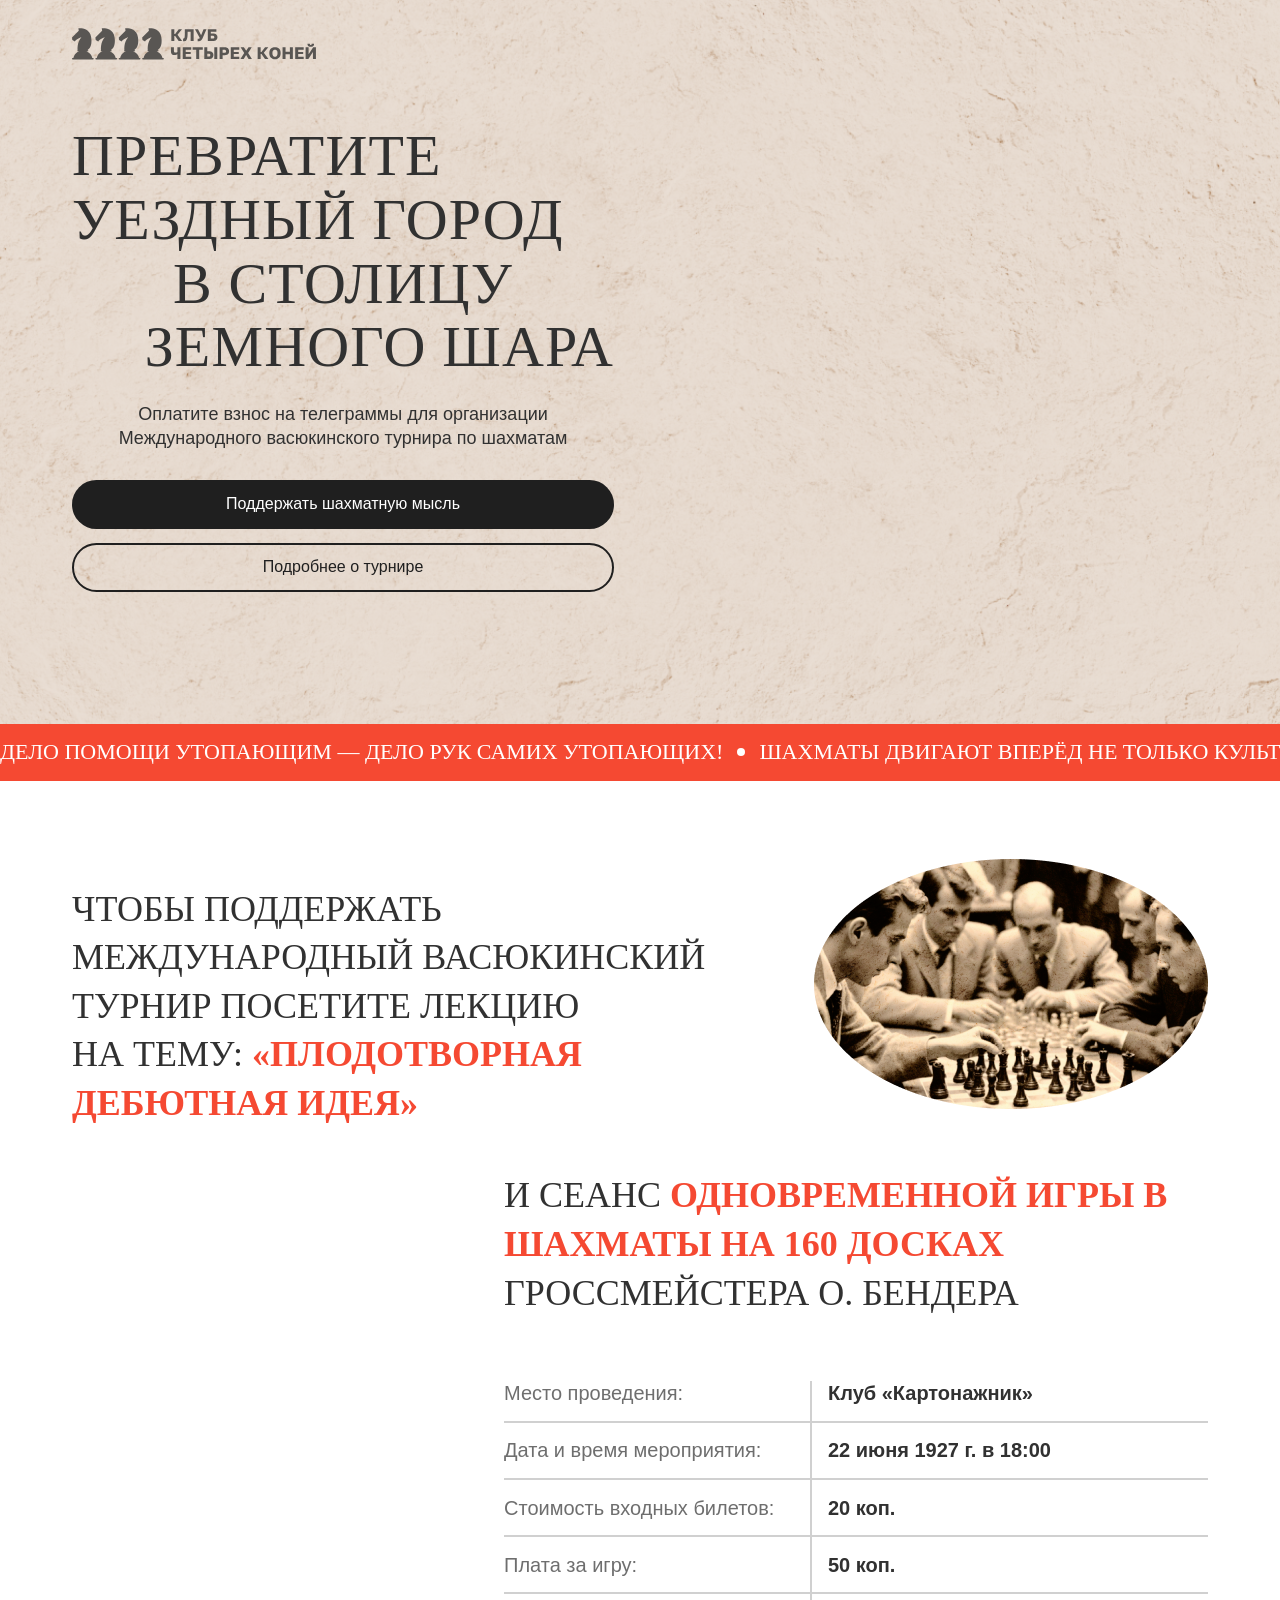
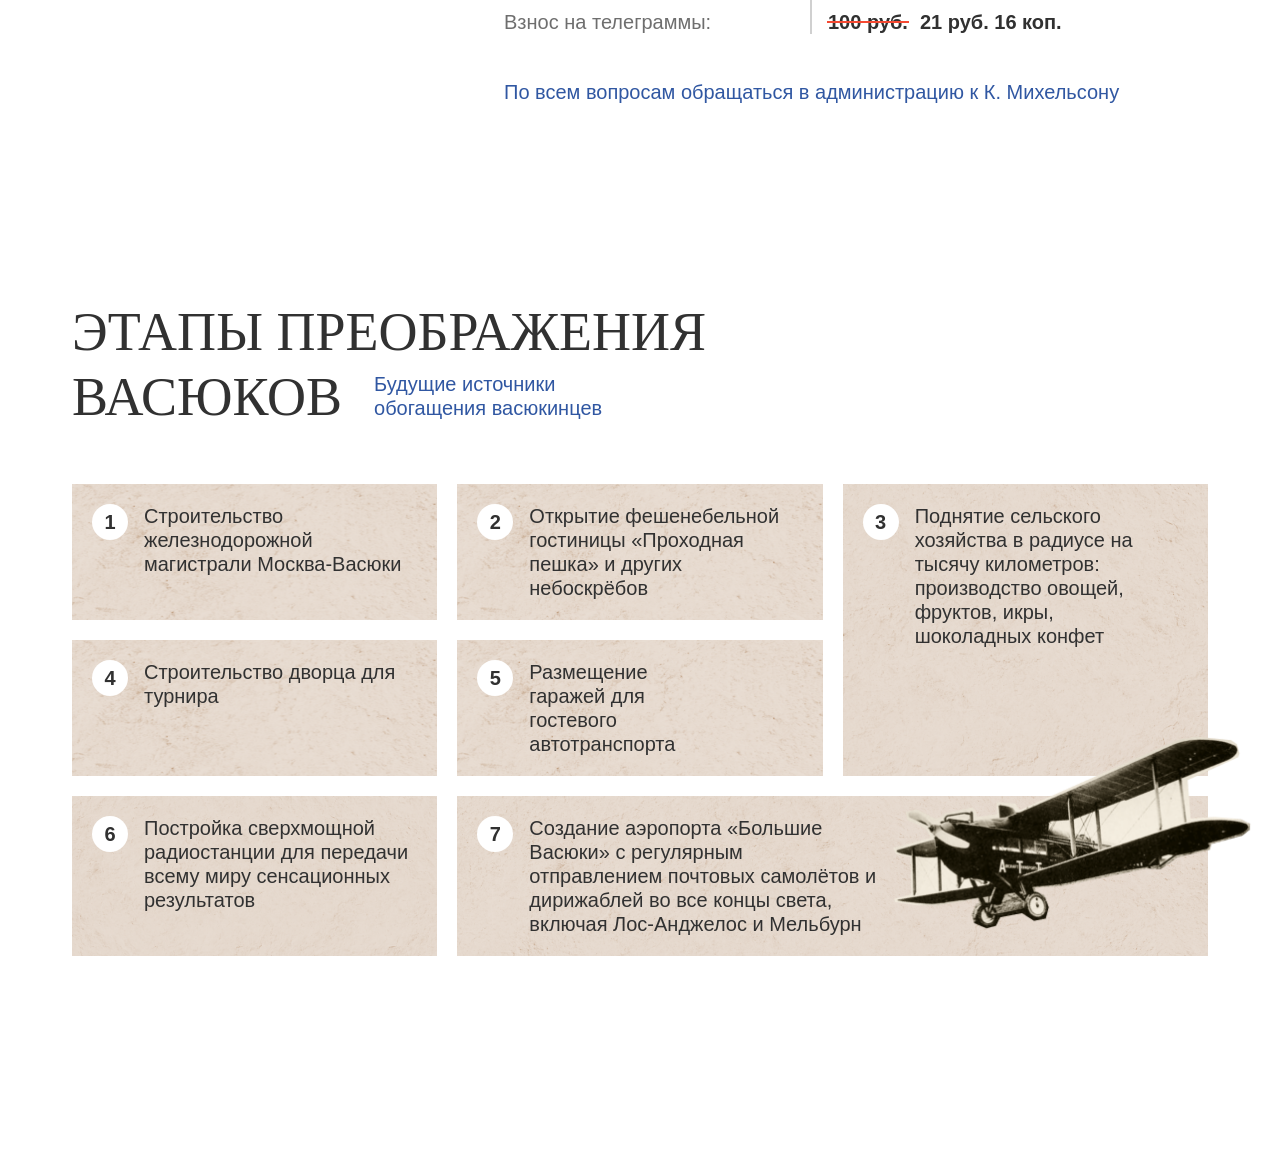
==== index.html @ d8df18e2 "Add stages section with responsive slider" ====
<!doctype html>
<html lang="ru">
  <head>
    <meta charset="UTF-8" />
    <meta
      name="viewport"
      content="width=device-width, initial-scale=1.0, viewport-fit=cover"
    />
    <title>Клуб четырех коней</title>
    <meta
      name="description"
      content="Поддержите организацию Международного васюкинского турнира по шахматам."
    />
    <link rel="stylesheet" href="./styles/main.css" />
  </head>
  <body class="page">
    <div class="page__scale-wrap">
      <div class="page__scale-body">
        <header class="hero" id="top">
          <div class="hero__container container">
            <a class="hero__brand" href="#top" aria-label="Клуб четырех коней">
              <img
                class="hero__brand-logo"
                src="./assets/icons/logo.svg"
                alt="Клуб четырех коней"
                width="246"
                height="36"
                fetchpriority="high"
              />
            </a>

            <div class="hero__content">
              <h1 class="hero__title">
                <span class="hero__title-line hero__title-line_left">Превратите</span>
                <span class="hero__title-line hero__title-line_left">Уездный город</span>
                <span class="hero__title-line hero__title-line_center">в столицу</span>
                <span class="hero__title-line hero__title-line_right">земного шара</span>
              </h1>

              <p class="hero__description">
                Оплатите взнос на телеграммы для&nbsp;организации Международного
                васюкинского турнира по шахматам
              </p>

              <nav class="hero__actions" aria-label="Основные действия">
                <a class="button button--theme-dark button--size-hero" href="#support">
                  Поддержать шахматную мысль
                </a>
                <a
                  class="button button--theme-light button--size-hero"
                  href="#about"
                >
                  Подробнее о турнире
                </a>
              </nav>
            </div>
          </div>
        </header>

        <section
          class="running-line"
          aria-label="Информационная строка"
        >
          <div class="running-line__viewport">
            <div class="running-line__track">
              <p class="running-line__content">
                <span class="running-line__text">
                  Дело помощи утопающим — дело рук самих утопающих!
                </span>
                <span class="running-line__separator" aria-hidden="true"></span>
                <span class="running-line__text">
                  Шахматы двигают вперёд не только культуру, но и экономику!
                </span>
                <span class="running-line__separator" aria-hidden="true"></span>
                <span class="running-line__text">
                  Лёд тронулся, господа присяжные заседатели!
                </span>
                <span class="running-line__separator" aria-hidden="true"></span>
              </p>

              <p class="running-line__content" aria-hidden="true">
                <span class="running-line__text">
                  Дело помощи утопающим — дело рук самих утопающих!
                </span>
                <span class="running-line__separator" aria-hidden="true"></span>
                <span class="running-line__text">
                  Шахматы двигают вперёд не только культуру, но и экономику!
                </span>
                <span class="running-line__separator" aria-hidden="true"></span>
                <span class="running-line__text">
                  Лёд тронулся, господа присяжные заседатели!
                </span>
                <span class="running-line__separator" aria-hidden="true"></span>
              </p>
            </div>
          </div>
        </section>

        <main>
          <section
            class="support"
            id="support"
            aria-labelledby="support-title"
          >
            <div class="support__container container">
              <h2 class="support__title" id="support-title">
                Чтобы поддержать Международный васюкинский турнир
                <picture class="support__media">
                  <img
                    class="support__image"
                    src="./assets/images/content/man-at-table.png"
                    srcset="
                      ./assets/images/content/man-at-table.png 1x,
                      ./assets/images/content/man-at-table-2x.png 2x
                    "
                    alt="Участники шахматной встречи за круглым столом"
                    width="394"
                    height="250"
                    loading="lazy"
                  />
                </picture>
                посетите&nbsp;лекцию на&nbsp;тему:
                <span class="support__title-accent">«Плодотворная дебютная идея»</span>
              </h2>
            </div>
          </section>

          <section class="event" id="about" aria-labelledby="event-title">
            <div class="event__container container">
              <div class="event__layout">
                <div class="event__media">
                  <picture>
                    <source
                      media="(max-width: 74.99875rem)"
                      srcset="
                        ./assets/images/content/bender-mob.png 1x,
                        ./assets/images/content/bender-mob-2x.png 2x
                      "
                    />
                    <img
                      class="event__image"
                      src="./assets/images/content/bender.png"
                      srcset="
                        ./assets/images/content/bender.png 1x,
                        ./assets/images/content/bender-2x.png 2x
                      "
                      alt="Бендер за шахматами"
                      width="529"
                      height="568"
                      loading="lazy"
                    />
                  </picture>
                </div>

                <div class="event__content">
                  <h2 class="event__title" id="event-title">
                    И сеанс <span class="event__title-accent">одновременной игры в шахматы на 160 досках</span>
                    гроссмейстера О.&nbsp;Бендера
                  </h2>

                  <dl class="event-details">
                    <div class="event-details__row">
                      <dt class="event-details__label">Место проведения:</dt>
                      <dd class="event-details__value">Клуб «Картонажник»</dd>
                    </div>

                    <div class="event-details__row">
                      <dt class="event-details__label">Дата и время мероприятия:</dt>
                      <dd class="event-details__value">22 июня 1927 г. в 18:00</dd>
                    </div>

                    <div class="event-details__row">
                      <dt class="event-details__label">Стоимость входных билетов:</dt>
                      <dd class="event-details__value">20 коп.</dd>
                    </div>

                    <div class="event-details__row">
                      <dt class="event-details__label">Плата за игру:</dt>
                      <dd class="event-details__value">50 коп.</dd>
                    </div>

                    <div class="event-details__row">
                      <dt class="event-details__label">Взнос на телеграммы:</dt>
                      <dd class="event-details__value event-details__value--inline">
                        <span class="event-details__old-price">100 руб.</span>
                        <span class="event-details__new-price">21 руб. 16 коп.</span>
                      </dd>
                    </div>
                  </dl>

                  <p class="event__note">
                    По всем вопросам обращаться в администрацию к К. Михельсону
                  </p>
                </div>
              </div>
            </div>
          </section>

          <section class="stages" aria-labelledby="stages-title">
            <div class="stages__container container">
              <div class="stages__header">
                <h2 class="stages__title" id="stages-title">
                  Этапы преображения Васюков
                  <span class="stages__title-note">
                    Будущие источники обогащения васюкинцев
                  </span>
                </h2>
              </div>

              <div class="stages__slider" data-stages-slider>
                <div class="stages__viewport">
                  <div class="stages__track" data-stages-track>
                    <div class="stages__slide stages__slide--top stages__slide--split">
                      <div class="stages__item stages__item--1">
                        <span class="stages__number">1</span>
                        <p class="stages__text">
                          Строительство железнодорожной магистрали Москва-Васюки
                        </p>
                      </div>

                      <div class="stages__item stages__item--2">
                        <span class="stages__number">2</span>
                        <p class="stages__text">
                          Открытие фешенебельной гостиницы «Проходная пешка» и
                          других небоскрёбов
                        </p>
                      </div>
                    </div>

                    <div class="stages__slide stages__slide--tall">
                      <div class="stages__item stages__item--3">
                        <span class="stages__number">3</span>
                        <p class="stages__text">
                          Поднятие сельского хозяйства в радиусе на тысячу
                          километров: производство овощей, фруктов, икры,
                          шоколадных конфет
                        </p>
                      </div>
                    </div>

                    <div class="stages__slide stages__slide--middle stages__slide--split">
                      <div class="stages__item stages__item--4">
                        <span class="stages__number">4</span>
                        <p class="stages__text">
                          Строительство дворца для турнира
                        </p>
                      </div>

                      <div class="stages__item stages__item--5">
                        <span class="stages__number">5</span>
                        <p class="stages__text">
                          Размещение гаражей для гостевого автотранспорта
                        </p>
                      </div>
                    </div>

                    <div class="stages__slide stages__slide--bottom-left">
                      <div class="stages__item stages__item--6">
                        <span class="stages__number">6</span>
                        <p class="stages__text">
                          Постройка сверхмощной радиостанции для передачи всему
                          миру сенсационных результатов
                        </p>
                      </div>
                    </div>

                    <div class="stages__slide stages__slide--bottom-wide">
                      <div class="stages__item stages__item--7">
                        <span class="stages__number">7</span>
                        <p class="stages__text">
                          Создание аэропорта «Большие Васюки» с регулярным
                          отправлением почтовых самолётов и дирижаблей во все
                          концы света, включая Лос-Анджелос и Мельбурн
                        </p>
                      </div>
                    </div>
                  </div>
                </div>

                <div
                  class="slider-controls stages__controls"
                  aria-label="Навигация по этапам"
                >
                  <button
                    class="slider-controls__button"
                    type="button"
                    data-stages-prev
                    aria-label="Предыдущие этапы"
                  >
                    <span class="slider-controls__icon" aria-hidden="true"></span>
                  </button>

                  <div class="slider-controls__dots" data-stages-dots></div>

                  <button
                    class="slider-controls__button slider-controls__button--next"
                    type="button"
                    data-stages-next
                    aria-label="Следующие этапы"
                  >
                    <span class="slider-controls__icon" aria-hidden="true"></span>
                  </button>
                </div>
              </div>
            </div>
          </section>
        </main>
      </div>
    </div>
    <script type="module" src="./scripts/main.js"></script>
  </body>
</html>
---- styles/main.css ----
@import url("./base/reset.css");
@import url("./base/variables.css");
@import url("./base/fonts.css");
@import url("./base/global.css");
@import url("./base/typography.css");

@import url("./utils/container.css");
@import url("./utils/visually-hidden.css");

@import url("./blocks/page.css");
@import url("./blocks/button.css");
@import url("./blocks/hero.css");
@import url("./blocks/running-line.css");
@import url("./blocks/support.css");
@import url("./blocks/event.css");
@import url("./blocks/slider-controls.css");
@import url("./blocks/stages.css");
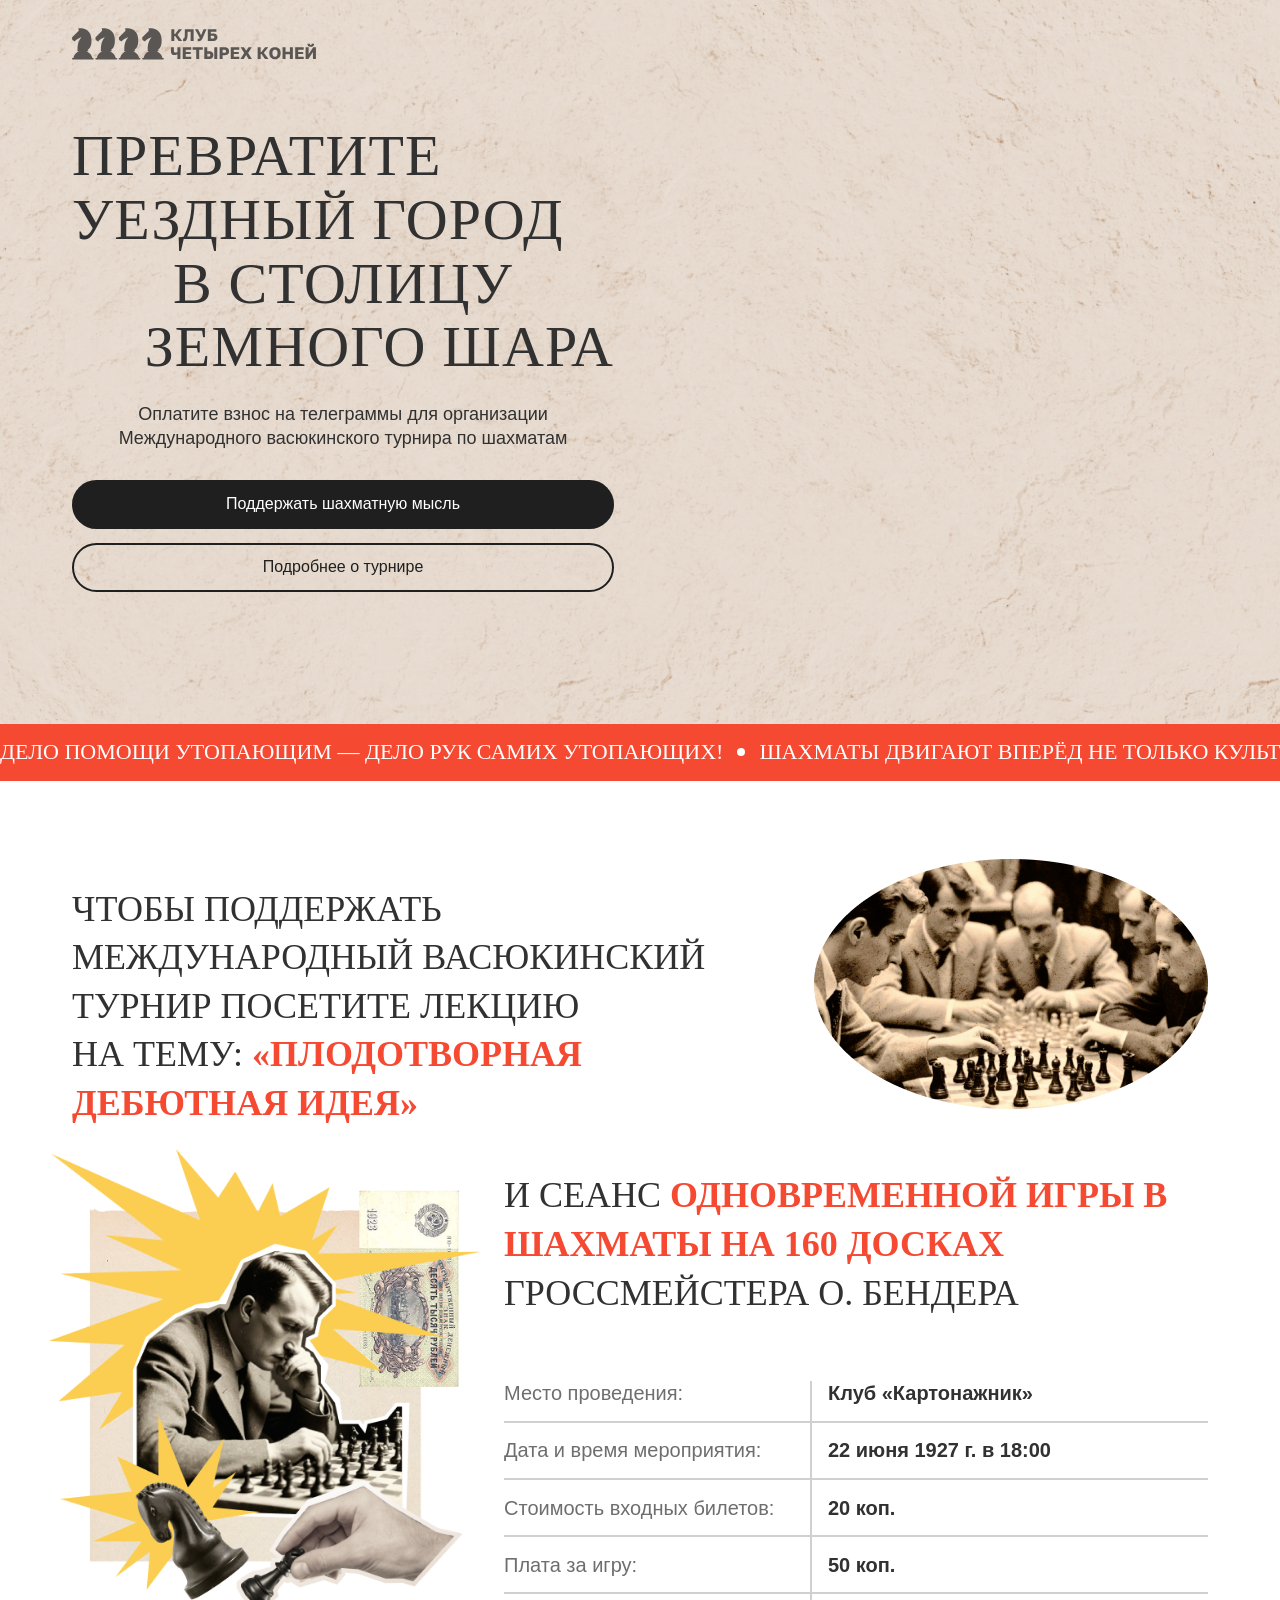
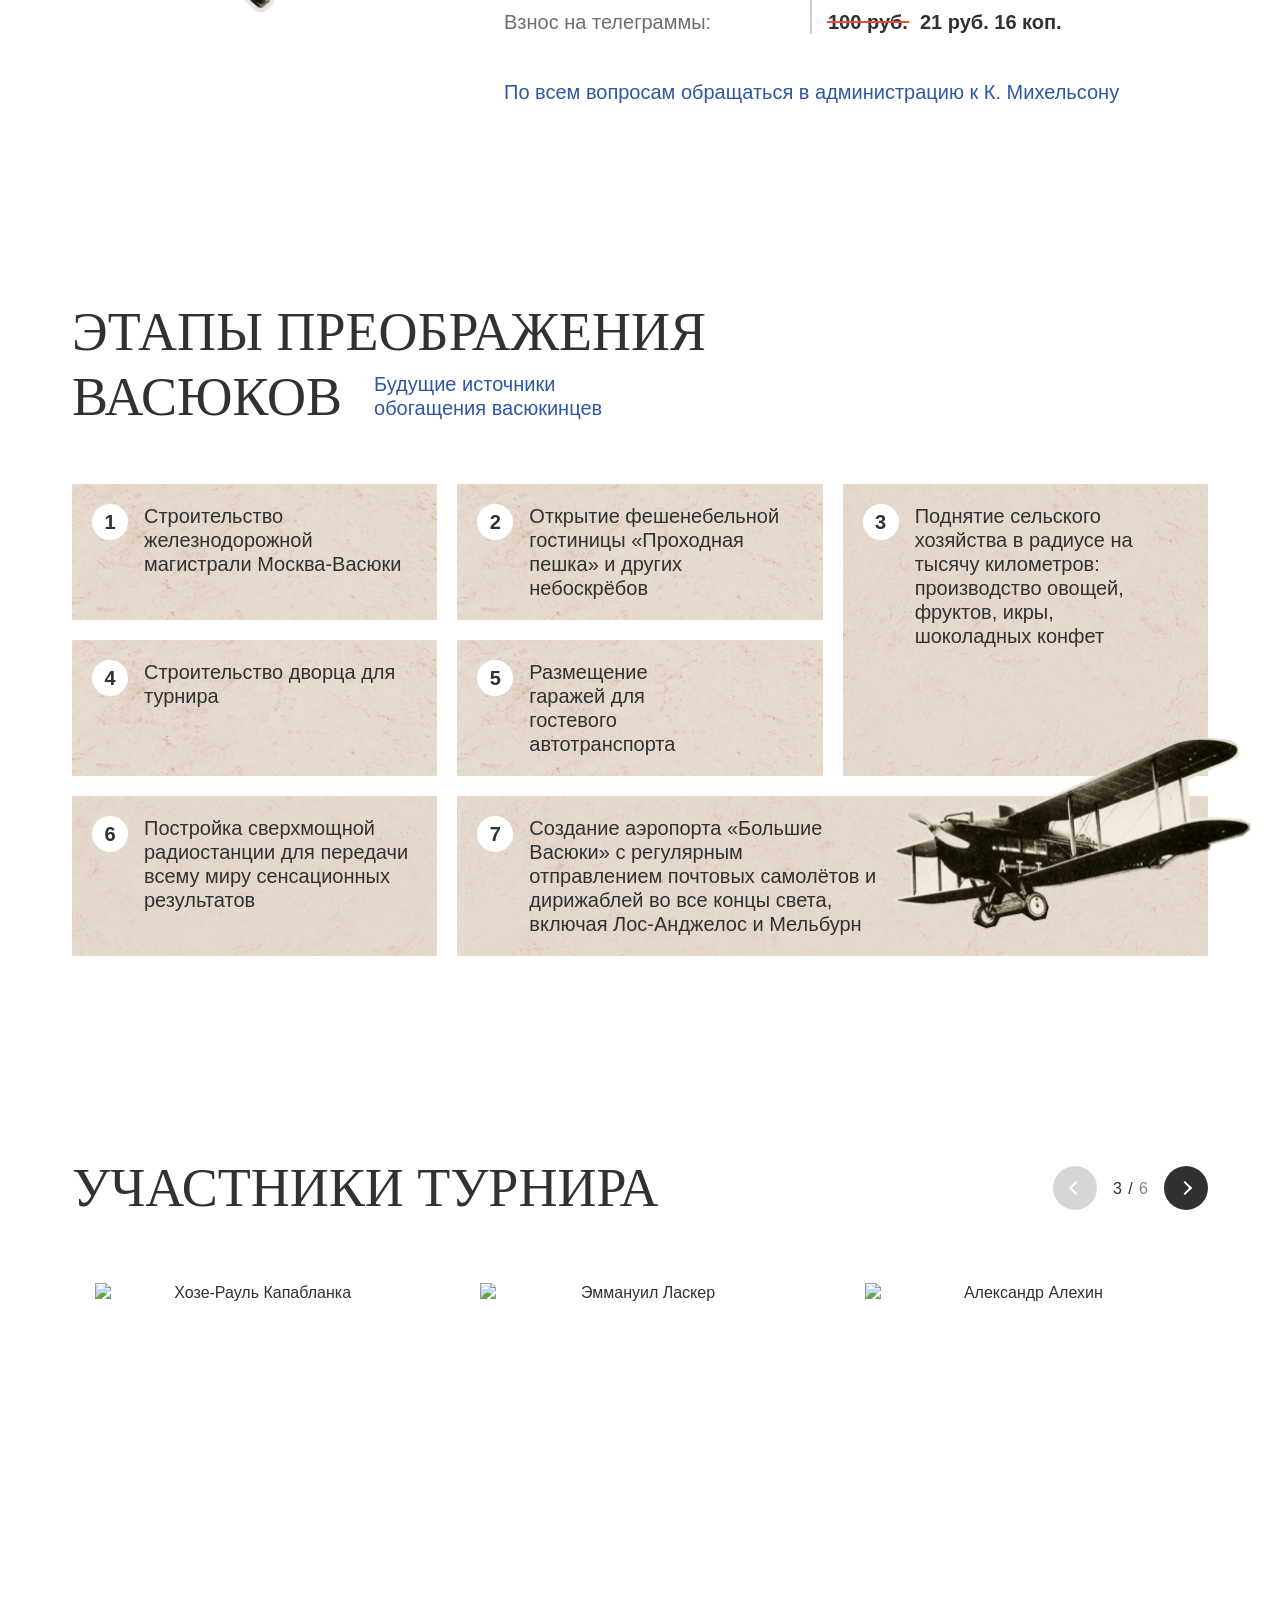
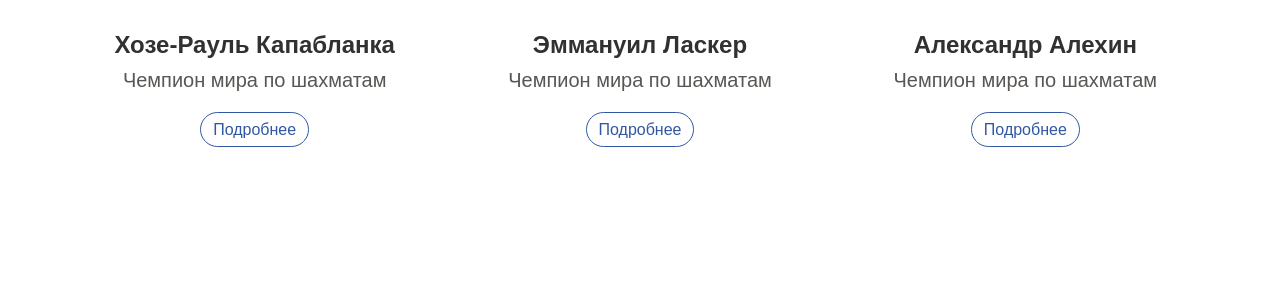
==== commit eb95fc10: "Add participants slider section" ====
--- a/index.html
+++ b/index.html
@@ -304,6 +304,135 @@
               </div>
             </div>
           </section>
+
+          <section class="participants" aria-labelledby="participants-title">
+            <div class="participants__container container">
+              <div class="participants__top">
+                <h2 class="participants__title" id="participants-title">
+                  Участники турнира
+                </h2>
+              </div>
+
+              <div class="participants__slider" data-participants-slider>
+                <div class="participants__viewport">
+                  <div class="participants__track" data-participants-track>
+                    <article class="participant-card">
+                      <img
+                        class="participant-card__image"
+                        src="./assets/images/content/man.svg"
+                        alt="Хозе-Рауль Капабланка"
+                        width="320"
+                        height="320"
+                        loading="lazy"
+                      />
+                      <h3 class="participant-card__name">Хозе-Рауль Капабланка</h3>
+                      <p class="participant-card__role">Чемпион мира по шахматам</p>
+                      <a class="participant-card__link" href="#top">Подробнее</a>
+                    </article>
+
+                    <article class="participant-card">
+                      <img
+                        class="participant-card__image"
+                        src="./assets/images/content/man.svg"
+                        alt="Эммануил Ласкер"
+                        width="320"
+                        height="320"
+                        loading="lazy"
+                      />
+                      <h3 class="participant-card__name">Эммануил Ласкер</h3>
+                      <p class="participant-card__role">Чемпион мира по шахматам</p>
+                      <a class="participant-card__link" href="#top">Подробнее</a>
+                    </article>
+
+                    <article class="participant-card">
+                      <img
+                        class="participant-card__image"
+                        src="./assets/images/content/man.svg"
+                        alt="Александр Алехин"
+                        width="320"
+                        height="320"
+                        loading="lazy"
+                      />
+                      <h3 class="participant-card__name">Александр Алехин</h3>
+                      <p class="participant-card__role">Чемпион мира по шахматам</p>
+                      <a class="participant-card__link" href="#top">Подробнее</a>
+                    </article>
+
+                    <article class="participant-card">
+                      <img
+                        class="participant-card__image"
+                        src="./assets/images/content/man.svg"
+                        alt="Арон Нимцович"
+                        width="320"
+                        height="320"
+                        loading="lazy"
+                      />
+                      <h3 class="participant-card__name">Арон Нимцович</h3>
+                      <p class="participant-card__role">Чемпион мира по шахматам</p>
+                      <a class="participant-card__link" href="#top">Подробнее</a>
+                    </article>
+
+                    <article class="participant-card">
+                      <img
+                        class="participant-card__image"
+                        src="./assets/images/content/man.svg"
+                        alt="Рихард Рети"
+                        width="320"
+                        height="320"
+                        loading="lazy"
+                      />
+                      <h3 class="participant-card__name">Рихард Рети</h3>
+                      <p class="participant-card__role">Чемпион мира по шахматам</p>
+                      <a class="participant-card__link" href="#top">Подробнее</a>
+                    </article>
+
+                    <article class="participant-card">
+                      <img
+                        class="participant-card__image"
+                        src="./assets/images/content/man.svg"
+                        alt="Остап Бендер"
+                        width="320"
+                        height="320"
+                        loading="lazy"
+                      />
+                      <h3 class="participant-card__name">Остап Бендер</h3>
+                      <p class="participant-card__role">Гроссмейстер</p>
+                      <a class="participant-card__link" href="#top">Подробнее</a>
+                    </article>
+                  </div>
+                </div>
+              </div>
+
+              <div
+                class="slider-controls participants__controls"
+                aria-label="Навигация по участникам"
+              >
+                <button
+                  class="slider-controls__button"
+                  type="button"
+                  data-participants-prev
+                  aria-label="Предыдущие участники"
+                >
+                  <span class="slider-controls__icon" aria-hidden="true"></span>
+                </button>
+
+                <p class="participants__status" aria-live="polite">
+                  <span data-participants-current>3</span>
+                  <span class="participants__status-separator">/</span>
+                  <span class="participants__status-total" data-participants-total>6</span>
+                </p>
+
+                <button
+                  class="slider-controls__button slider-controls__button--next"
+                  type="button"
+                  data-participants-next
+                  aria-label="Следующие участники"
+                >
+                  <span class="slider-controls__icon" aria-hidden="true"></span>
+                </button>
+              </div>
+            </div>
+          </section>
         </main>
       </div>
     </div>
--- a/styles/main.css
+++ b/styles/main.css
@@ -15,3 +15,4 @@
 @import url("./blocks/event.css");
 @import url("./blocks/slider-controls.css");
 @import url("./blocks/stages.css");
+@import url("./blocks/participants.css");
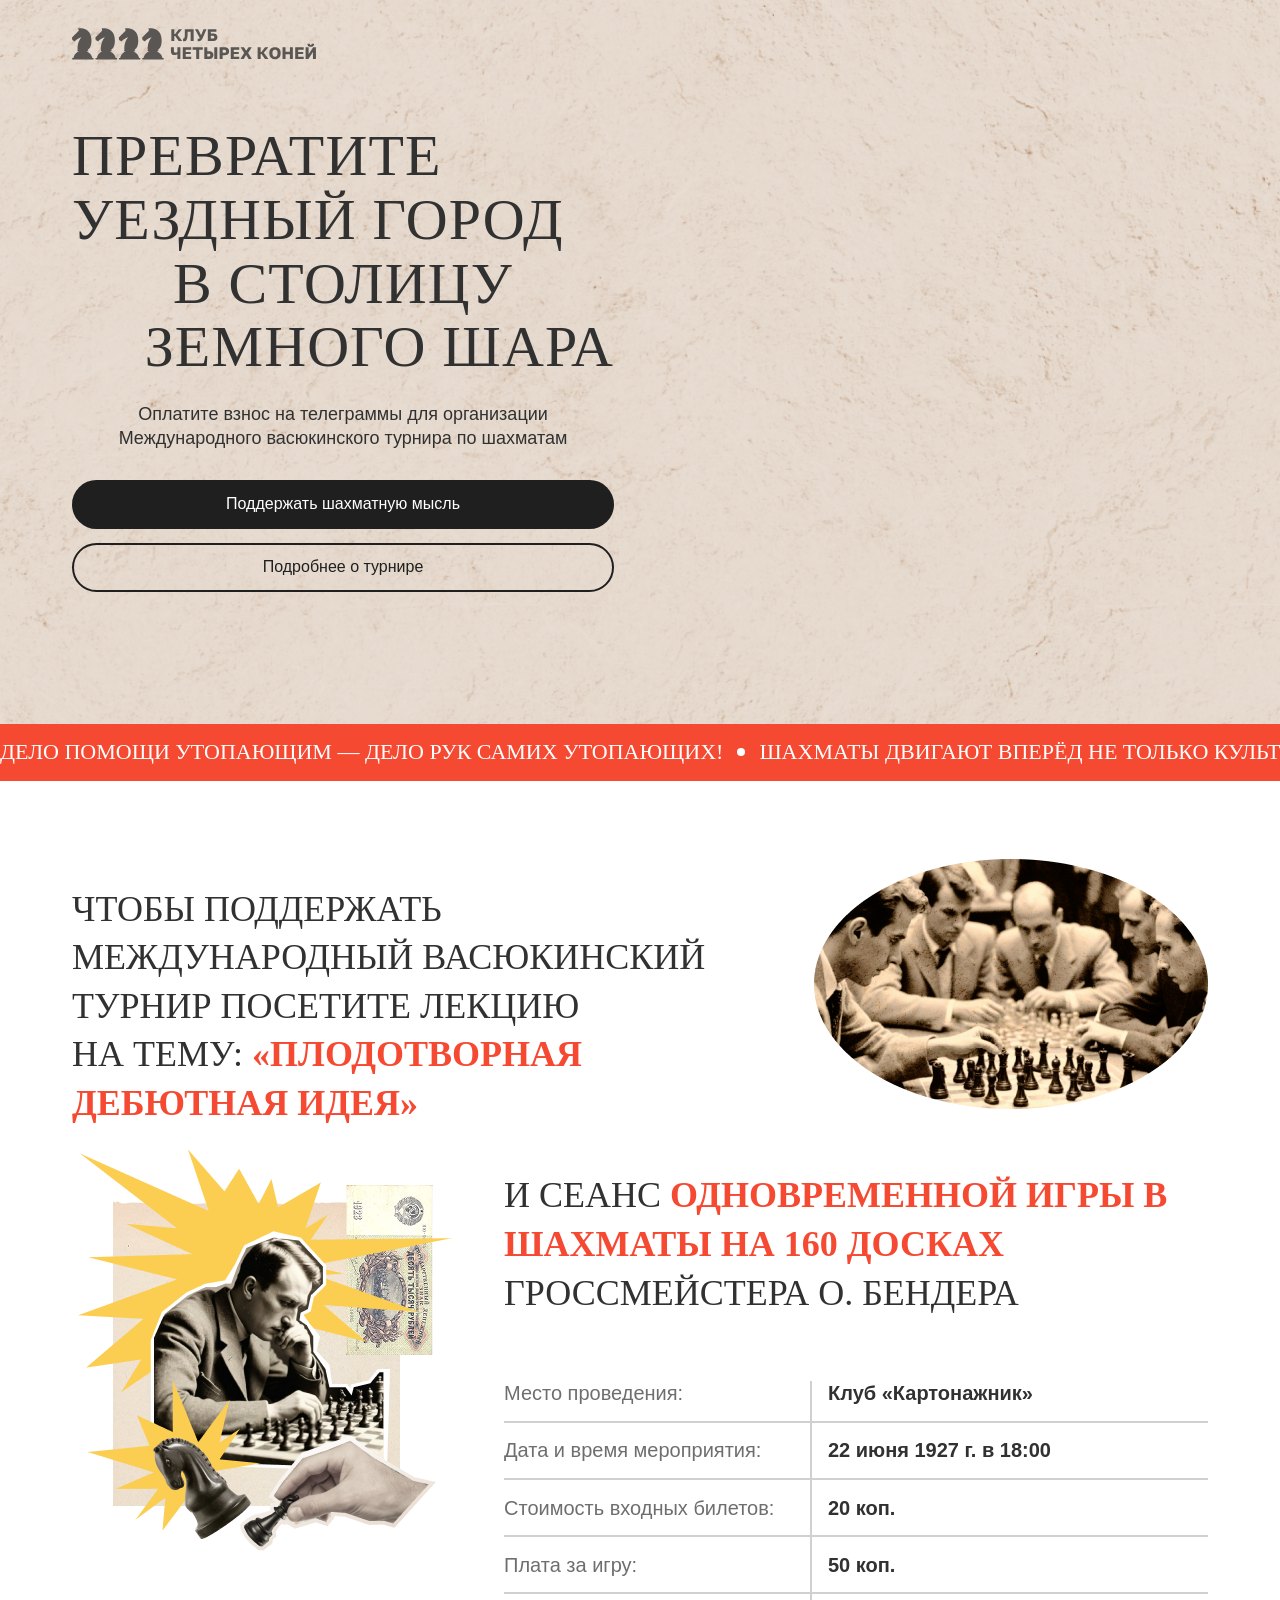
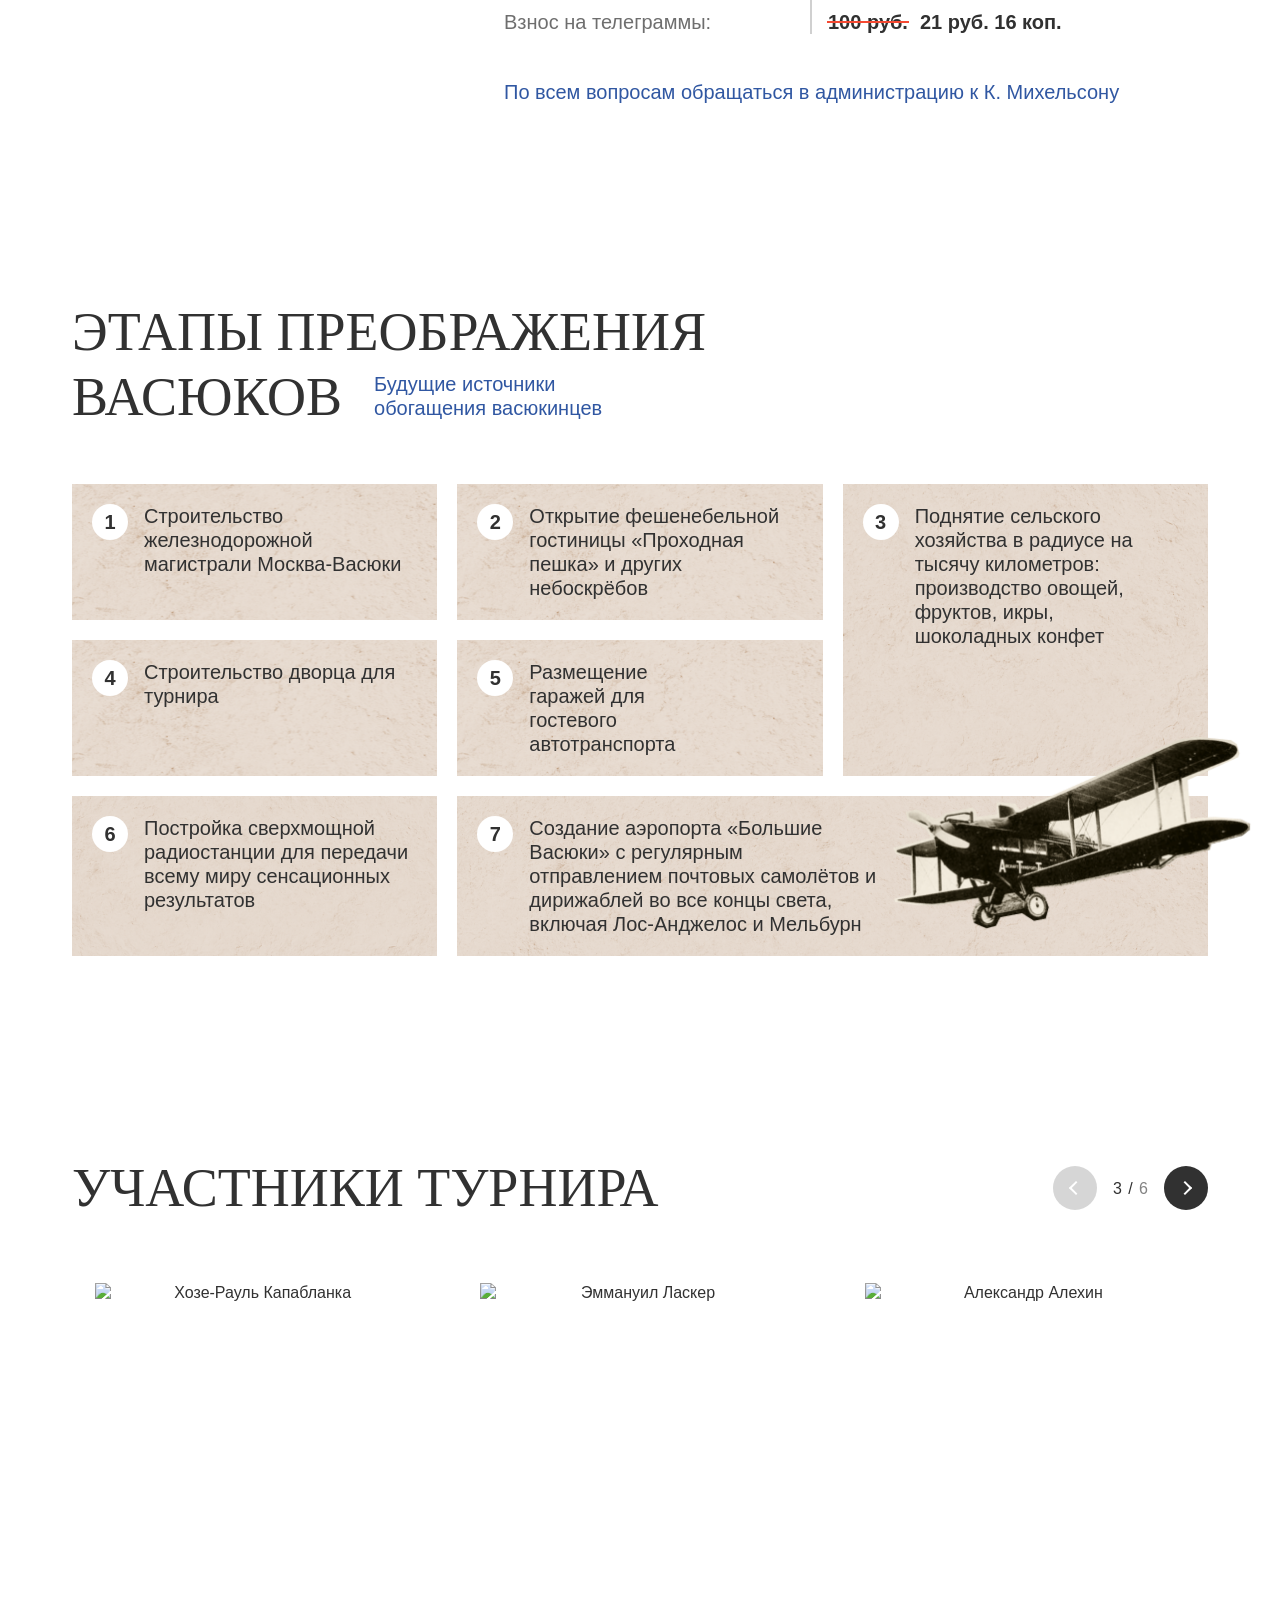
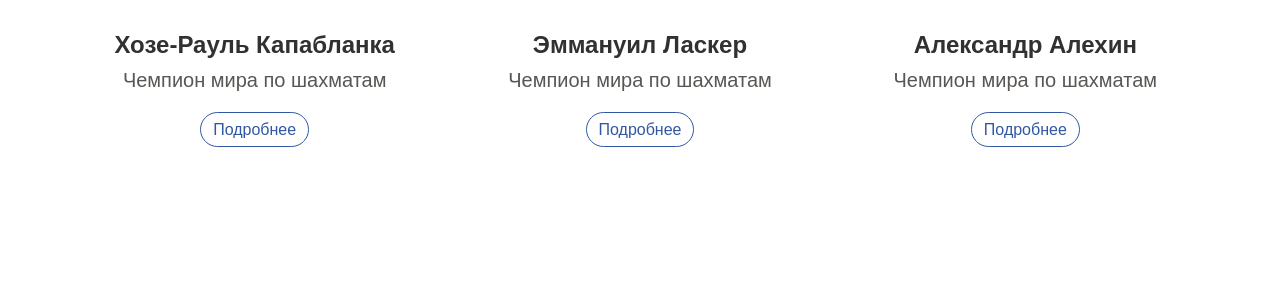
==== commit f7688064: "Move running line into header" ====
--- a/index.html
+++ b/index.html
@@ -55,12 +55,11 @@
               </nav>
             </div>
           </div>
-        </header>
-
-        <section
-          class="running-line"
-          aria-label="Информационная строка"
-        >
+
+          <div
+            class="running-line"
+            aria-label="Информационная строка"
+          >
           <div class="running-line__viewport">
             <div class="running-line__track">
               <p class="running-line__content">
@@ -94,7 +93,8 @@
               </p>
             </div>
           </div>
-        </section>
+          </div>
+        </header>
 
         <main>
           <section
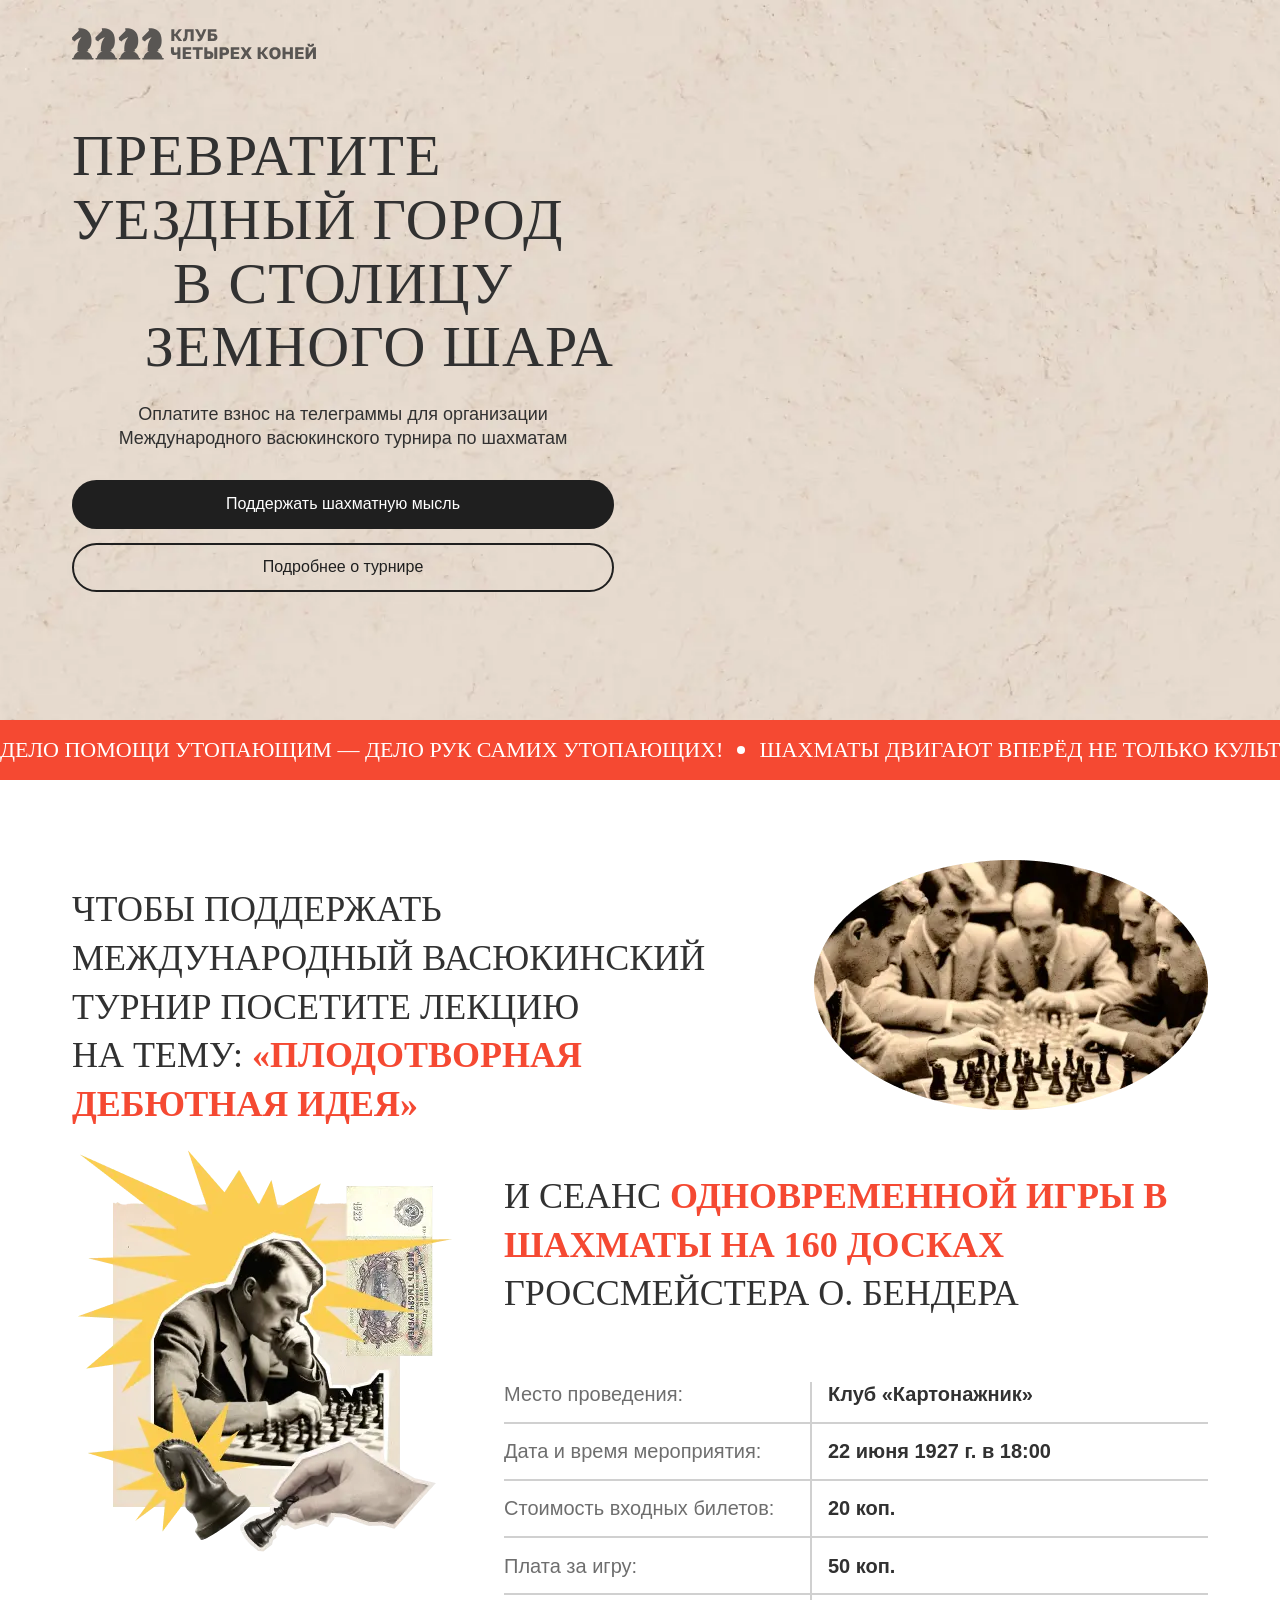
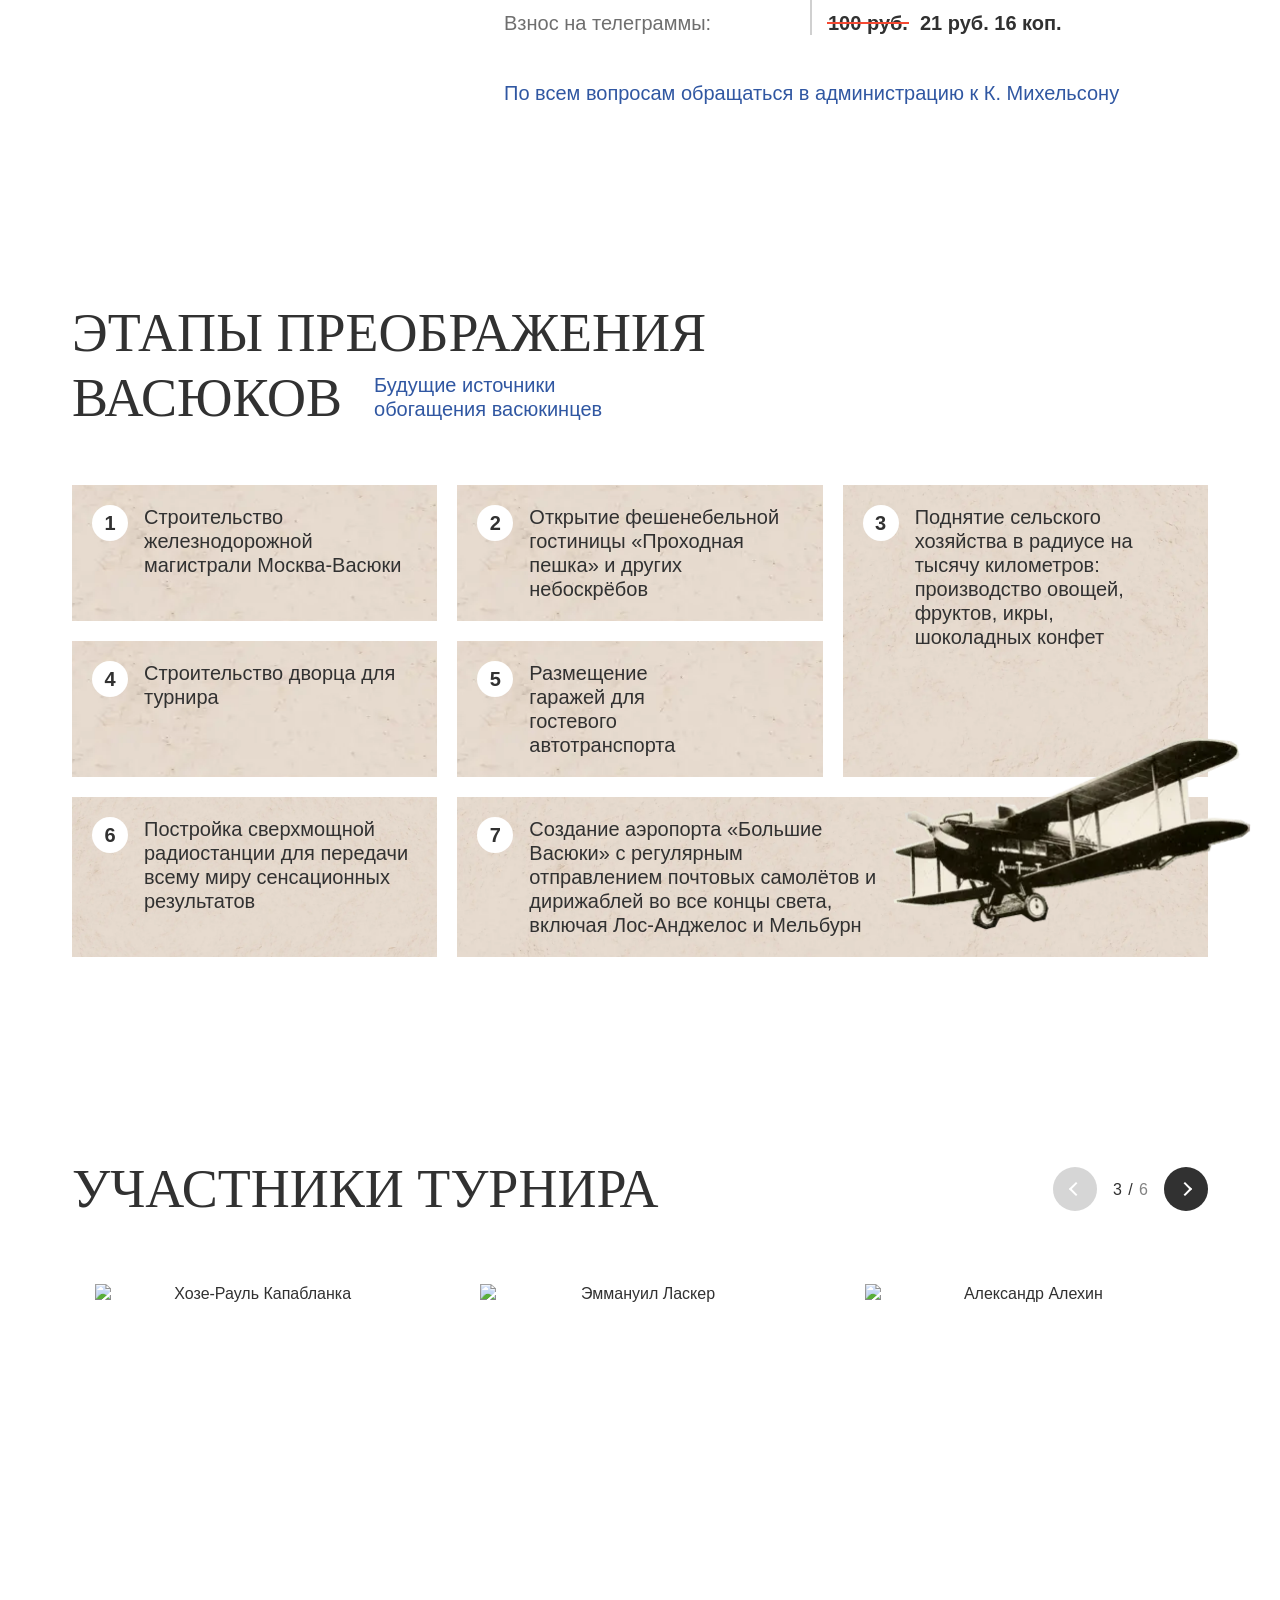
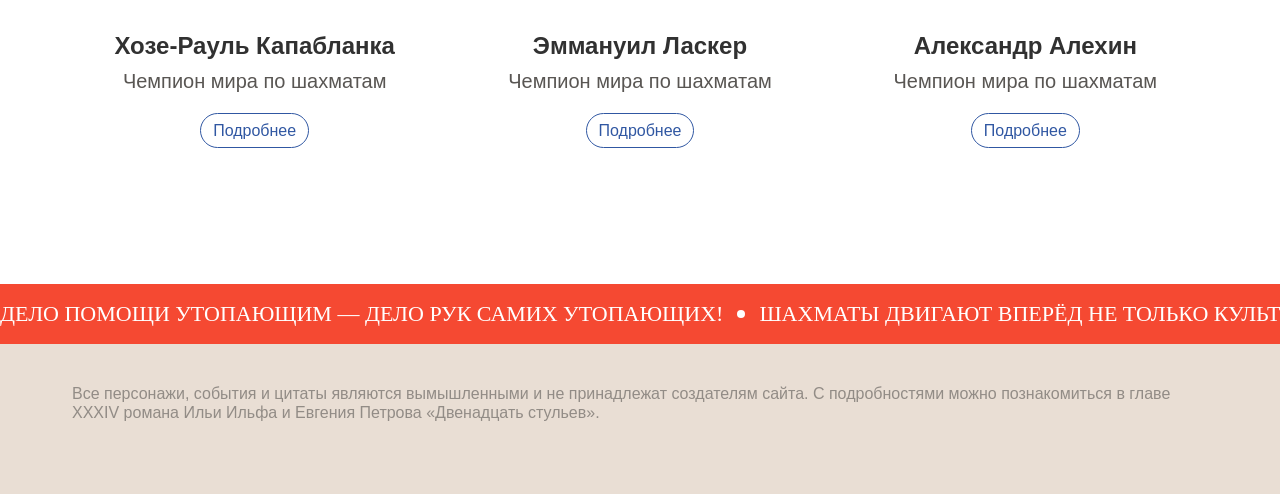
==== commit cc130f1e: "Add footer and switch images to webp" ====
--- a/index.html
+++ b/index.html
@@ -57,42 +57,42 @@
           </div>
 
           <div
-            class="running-line"
+            class="running-line running-line--hero"
             aria-label="Информационная строка"
           >
-          <div class="running-line__viewport">
-            <div class="running-line__track">
-              <p class="running-line__content">
-                <span class="running-line__text">
-                  Дело помощи утопающим — дело рук самих утопающих!
-                </span>
-                <span class="running-line__separator" aria-hidden="true"></span>
-                <span class="running-line__text">
-                  Шахматы двигают вперёд не только культуру, но и экономику!
-                </span>
-                <span class="running-line__separator" aria-hidden="true"></span>
-                <span class="running-line__text">
-                  Лёд тронулся, господа присяжные заседатели!
-                </span>
-                <span class="running-line__separator" aria-hidden="true"></span>
-              </p>
-
-              <p class="running-line__content" aria-hidden="true">
-                <span class="running-line__text">
-                  Дело помощи утопающим — дело рук самих утопающих!
-                </span>
-                <span class="running-line__separator" aria-hidden="true"></span>
-                <span class="running-line__text">
-                  Шахматы двигают вперёд не только культуру, но и экономику!
-                </span>
-                <span class="running-line__separator" aria-hidden="true"></span>
-                <span class="running-line__text">
-                  Лёд тронулся, господа присяжные заседатели!
-                </span>
-                <span class="running-line__separator" aria-hidden="true"></span>
-              </p>
-            </div>
-          </div>
+            <div class="running-line__viewport">
+              <div class="running-line__track">
+                <p class="running-line__content">
+                  <span class="running-line__text">
+                    Дело помощи утопающим — дело рук самих утопающих!
+                  </span>
+                  <span class="running-line__separator" aria-hidden="true"></span>
+                  <span class="running-line__text">
+                    Шахматы двигают вперёд не только культуру, но и экономику!
+                  </span>
+                  <span class="running-line__separator" aria-hidden="true"></span>
+                  <span class="running-line__text">
+                    Лёд тронулся, господа присяжные заседатели!
+                  </span>
+                  <span class="running-line__separator" aria-hidden="true"></span>
+                </p>
+
+                <p class="running-line__content" aria-hidden="true">
+                  <span class="running-line__text">
+                    Дело помощи утопающим — дело рук самих утопающих!
+                  </span>
+                  <span class="running-line__separator" aria-hidden="true"></span>
+                  <span class="running-line__text">
+                    Шахматы двигают вперёд не только культуру, но и экономику!
+                  </span>
+                  <span class="running-line__separator" aria-hidden="true"></span>
+                  <span class="running-line__text">
+                    Лёд тронулся, господа присяжные заседатели!
+                  </span>
+                  <span class="running-line__separator" aria-hidden="true"></span>
+                </p>
+              </div>
+            </div>
           </div>
         </header>
 
@@ -108,10 +108,10 @@
                 <picture class="support__media">
                   <img
                     class="support__image"
-                    src="./assets/images/content/man-at-table.png"
+                    src="./assets/images/content/man-at-table.webp"
                     srcset="
-                      ./assets/images/content/man-at-table.png 1x,
-                      ./assets/images/content/man-at-table-2x.png 2x
+                      ./assets/images/content/man-at-table.webp 1x,
+                      ./assets/images/content/man-at-table-2x.webp 2x
                     "
                     alt="Участники шахматной встречи за круглым столом"
                     width="394"
@@ -133,16 +133,16 @@
                     <source
                       media="(max-width: 74.99875rem)"
                       srcset="
-                        ./assets/images/content/bender-mob.png 1x,
-                        ./assets/images/content/bender-mob-2x.png 2x
+                        ./assets/images/content/bender-mob.webp 1x,
+                        ./assets/images/content/bender-mob-2x.webp 2x
                       "
                     />
                     <img
                       class="event__image"
-                      src="./assets/images/content/bender.png"
+                      src="./assets/images/content/bender.webp"
                       srcset="
-                        ./assets/images/content/bender.png 1x,
-                        ./assets/images/content/bender-2x.png 2x
+                        ./assets/images/content/bender.webp 1x,
+                        ./assets/images/content/bender-2x.webp 2x
                       "
                       alt="Бендер за шахматами"
                       width="529"
@@ -434,6 +434,58 @@
             </div>
           </section>
         </main>
+
+        <footer class="footer">
+          <div
+            class="running-line running-line--footer"
+            aria-label="Информационная строка"
+          >
+            <div class="running-line__viewport">
+              <div class="running-line__track">
+                <p class="running-line__content">
+                  <span class="running-line__text">
+                    Дело помощи утопающим — дело рук самих утопающих!
+                  </span>
+                  <span class="running-line__separator" aria-hidden="true"></span>
+                  <span class="running-line__text">
+                    Шахматы двигают вперёд не только культуру, но и экономику!
+                  </span>
+                  <span class="running-line__separator" aria-hidden="true"></span>
+                  <span class="running-line__text">
+                    Лёд тронулся, господа присяжные заседатели!
+                  </span>
+                  <span class="running-line__separator" aria-hidden="true"></span>
+                </p>
+
+                <p class="running-line__content" aria-hidden="true">
+                  <span class="running-line__text">
+                    Дело помощи утопающим — дело рук самих утопающих!
+                  </span>
+                  <span class="running-line__separator" aria-hidden="true"></span>
+                  <span class="running-line__text">
+                    Шахматы двигают вперёд не только культуру, но и экономику!
+                  </span>
+                  <span class="running-line__separator" aria-hidden="true"></span>
+                  <span class="running-line__text">
+                    Лёд тронулся, господа присяжные заседатели!
+                  </span>
+                  <span class="running-line__separator" aria-hidden="true"></span>
+                </p>
+              </div>
+            </div>
+          </div>
+
+          <div class="footer__body">
+            <div class="footer__container container">
+              <p class="footer__note">
+                Все персонажи, события и цитаты являются вымышленными и не
+                принадлежат создателям сайта. С подробностями можно
+                познакомиться в главе XXXIV романа Ильи Ильфа и Евгения Петрова
+                «Двенадцать стульев».
+              </p>
+            </div>
+          </div>
+        </footer>
       </div>
     </div>
     <script type="module" src="./scripts/main.js"></script>
--- a/styles/main.css
+++ b/styles/main.css
@@ -16,3 +16,4 @@
 @import url("./blocks/slider-controls.css");
 @import url("./blocks/stages.css");
 @import url("./blocks/participants.css");
+@import url("./blocks/footer.css");
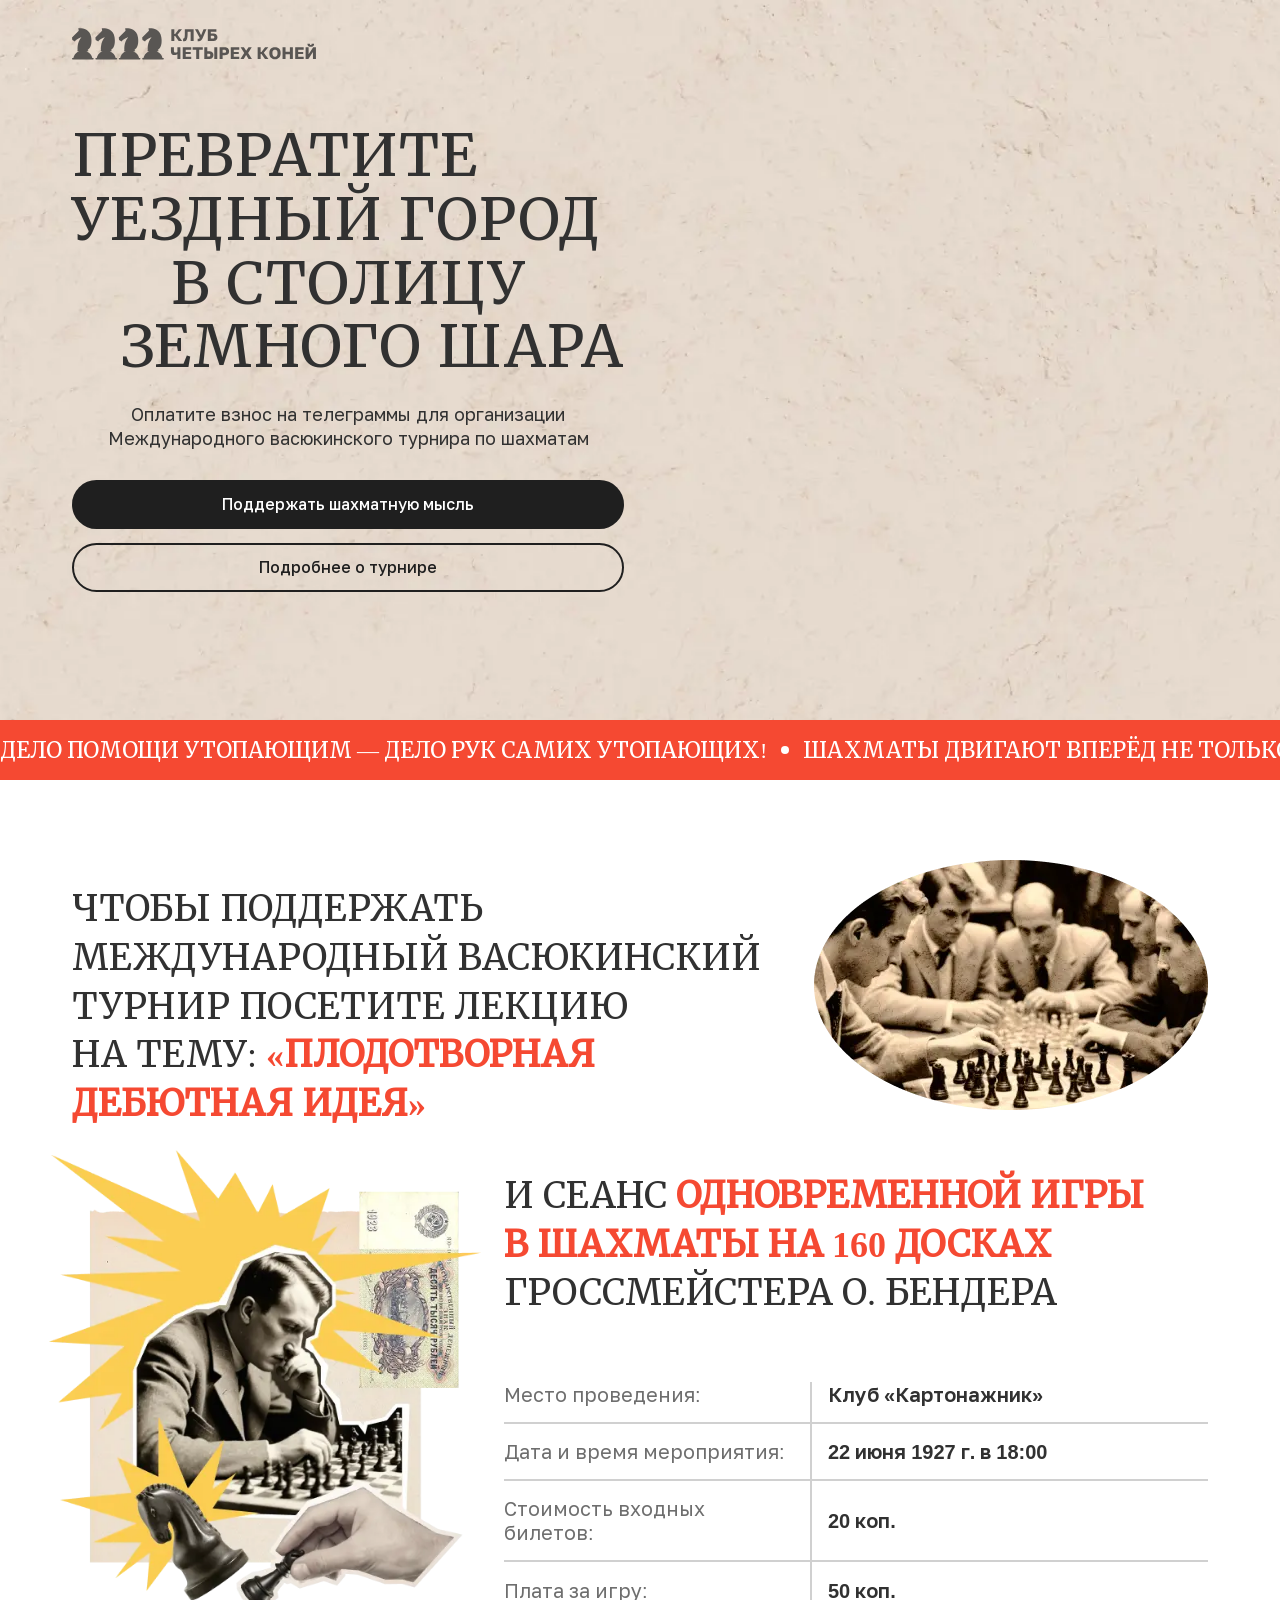
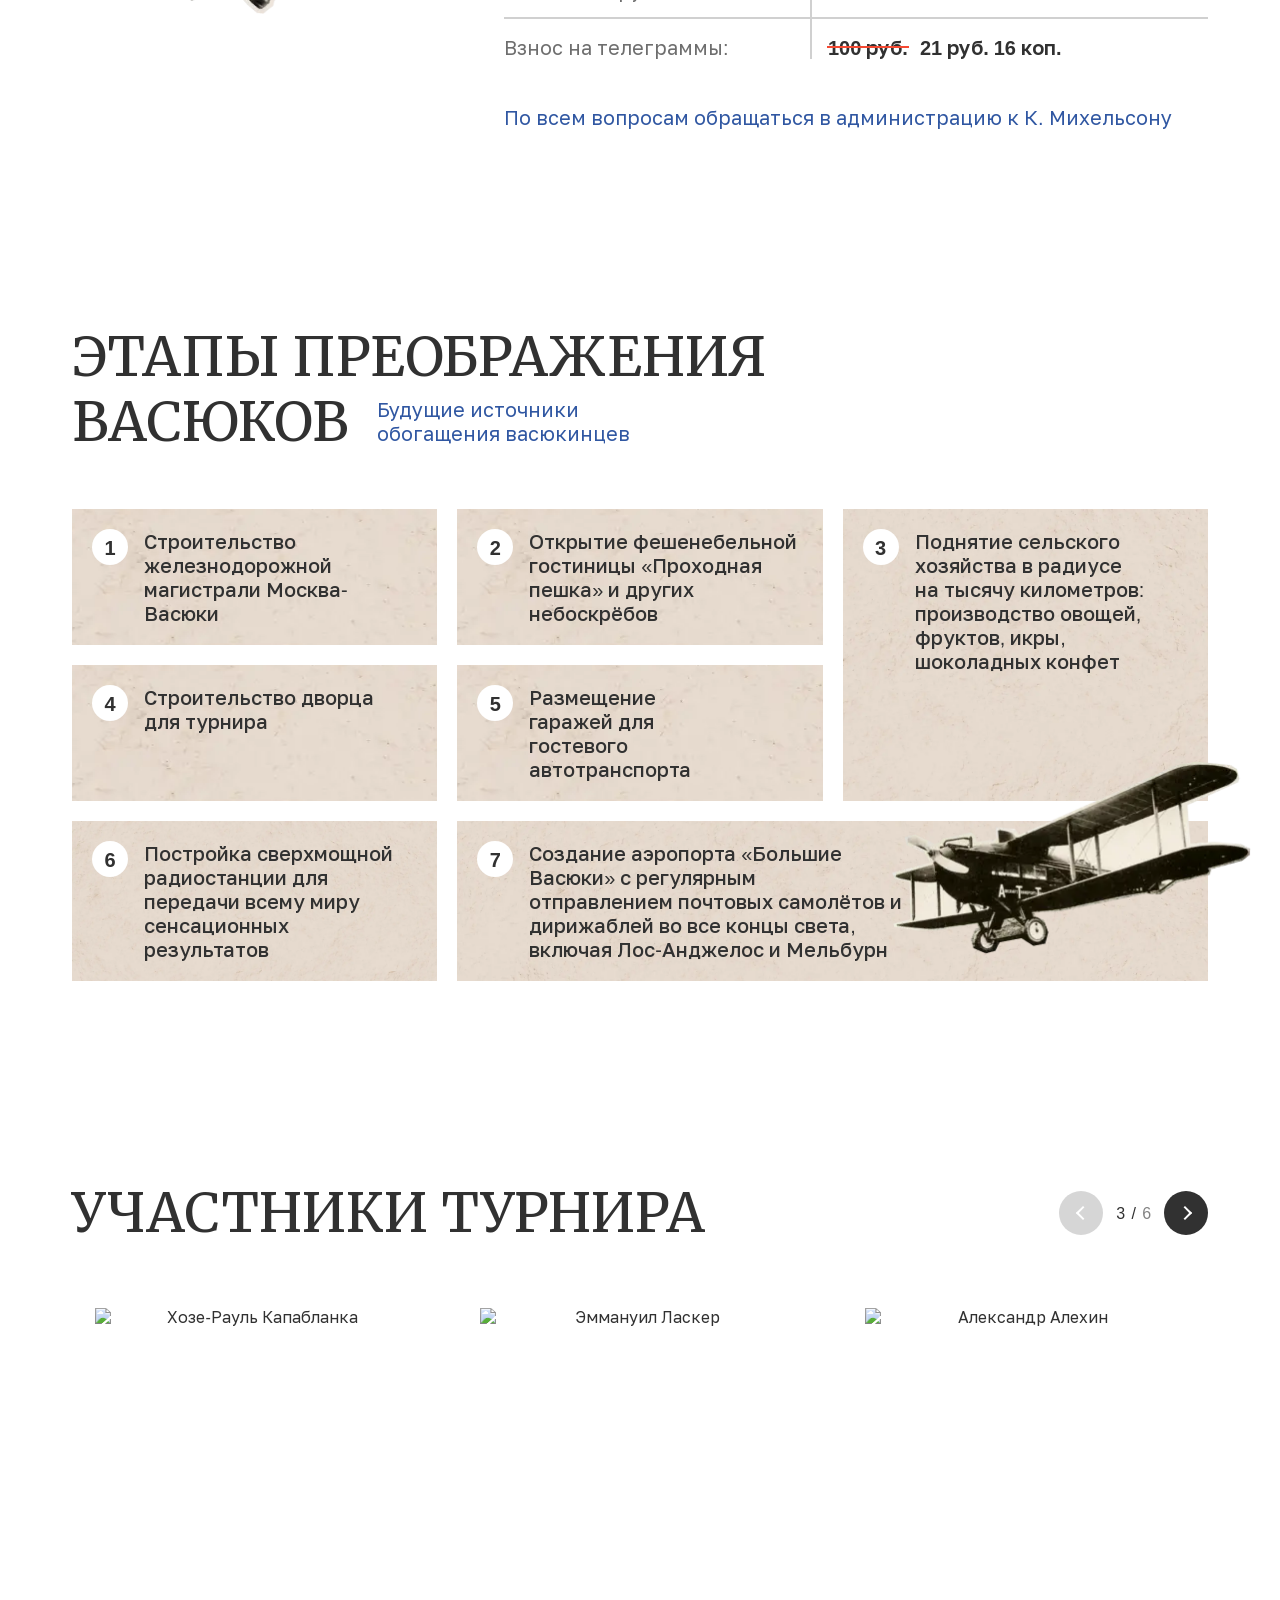
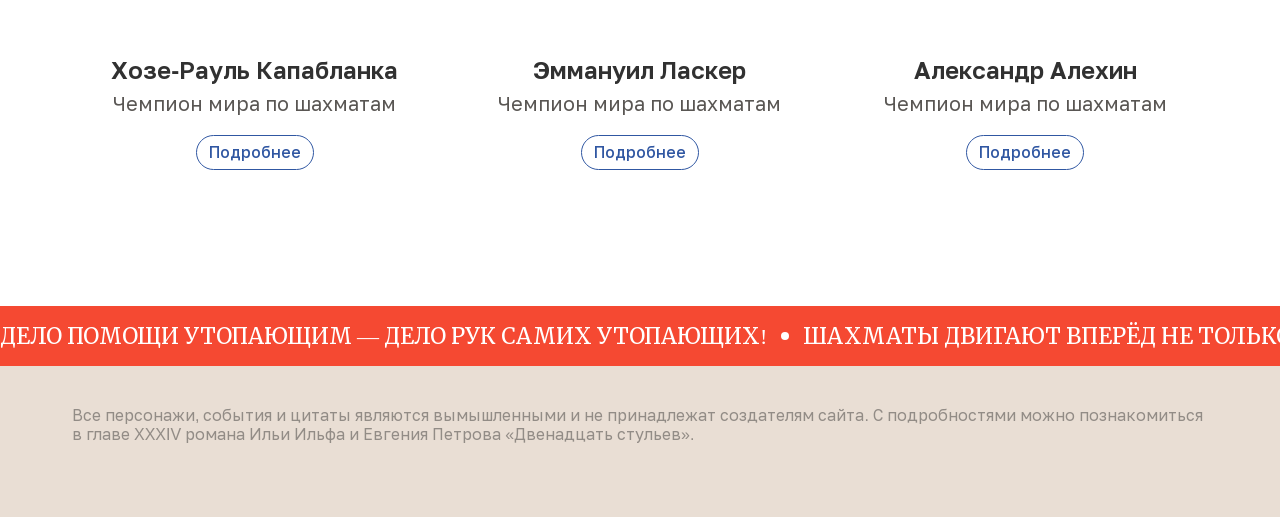
==== commit 23033e73: "Add page scaling for narrow screens" ====
--- a/index.html
+++ b/index.html
@@ -154,7 +154,7 @@
 
                 <div class="event__content">
                   <h2 class="event__title" id="event-title">
-                    И сеанс <span class="event__title-accent">одновременной игры в шахматы на 160 досках</span>
+                    И сеанс <span class="event__title-accent">одновременной игры в&nbsp;шахматы на&nbsp;160 досках</span>
                     гроссмейстера О.&nbsp;Бендера
                   </h2>
 
@@ -189,7 +189,7 @@
                   </dl>
 
                   <p class="event__note">
-                    По всем вопросам обращаться в администрацию к К. Михельсону
+                    По всем вопросам обращаться в&nbsp;администрацию к К.&nbsp;Михельсону
                   </p>
                 </div>
               </div>
@@ -231,7 +231,7 @@
                       <div class="stages__item stages__item--3">
                         <span class="stages__number">3</span>
                         <p class="stages__text">
-                          Поднятие сельского хозяйства в радиусе на тысячу
+                          Поднятие сельского хозяйства в радиусе на&nbsp;тысячу
                           километров: производство овощей, фруктов, икры,
                           шоколадных конфет
                         </p>
@@ -242,7 +242,7 @@
                       <div class="stages__item stages__item--4">
                         <span class="stages__number">4</span>
                         <p class="stages__text">
-                          Строительство дворца для турнира
+                          Строительство дворца для&nbsp;турнира
                         </p>
                       </div>
 
@@ -478,9 +478,8 @@
           <div class="footer__body">
             <div class="footer__container container">
               <p class="footer__note">
-                Все персонажи, события и цитаты являются вымышленными и не
-                принадлежат создателям сайта. С подробностями можно
-                познакомиться в главе XXXIV романа Ильи Ильфа и Евгения Петрова
+                Все персонажи, события и цитаты являются вымышленными и&nbsp;не&nbsp;принадлежат 
+                создателям сайта. С подробностями можно познакомиться в главе XXXIV романа Ильи Ильфа и Евгения Петрова
                 «Двенадцать стульев».
               </p>
             </div>
--- a/styles/main.css
+++ b/styles/main.css
@@ -16,4 +16,5 @@
 @import url("./blocks/slider-controls.css");
 @import url("./blocks/stages.css");
 @import url("./blocks/participants.css");
+@import url("./blocks/participant-card.css");
 @import url("./blocks/footer.css");
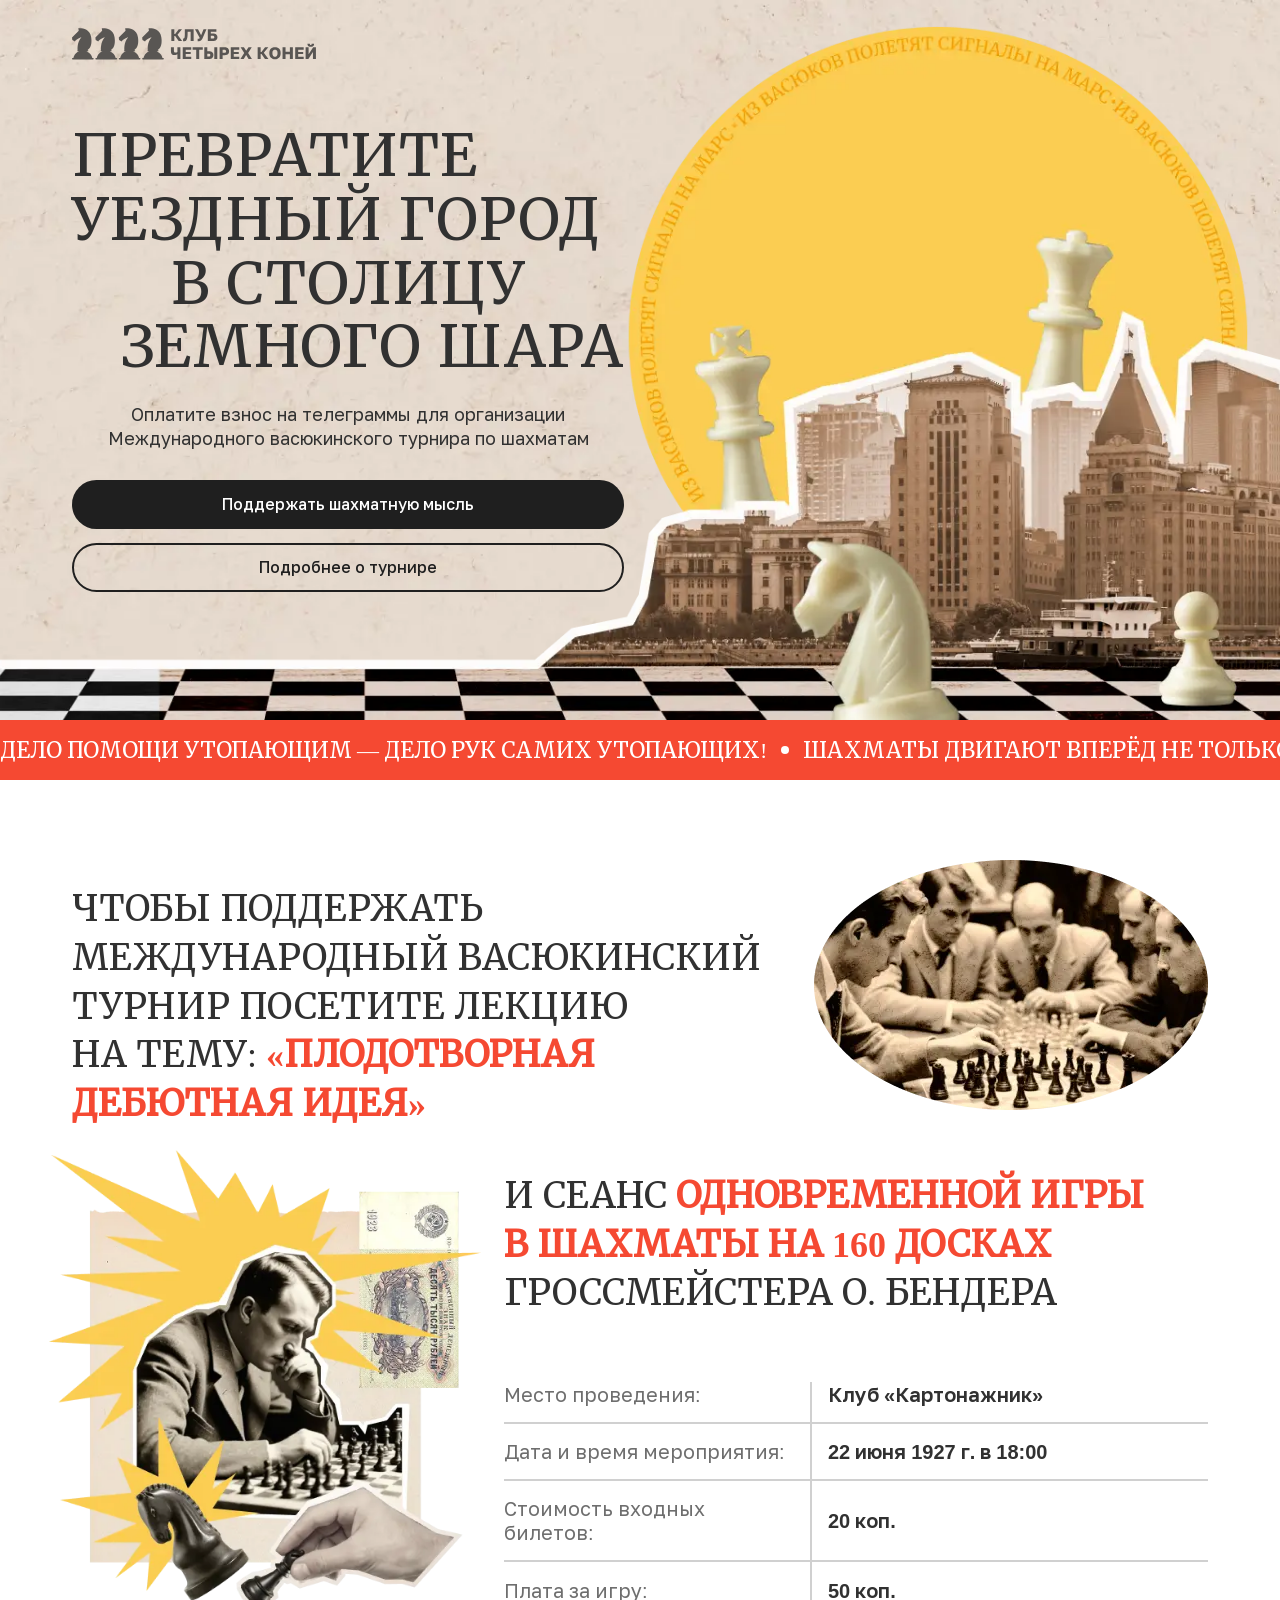
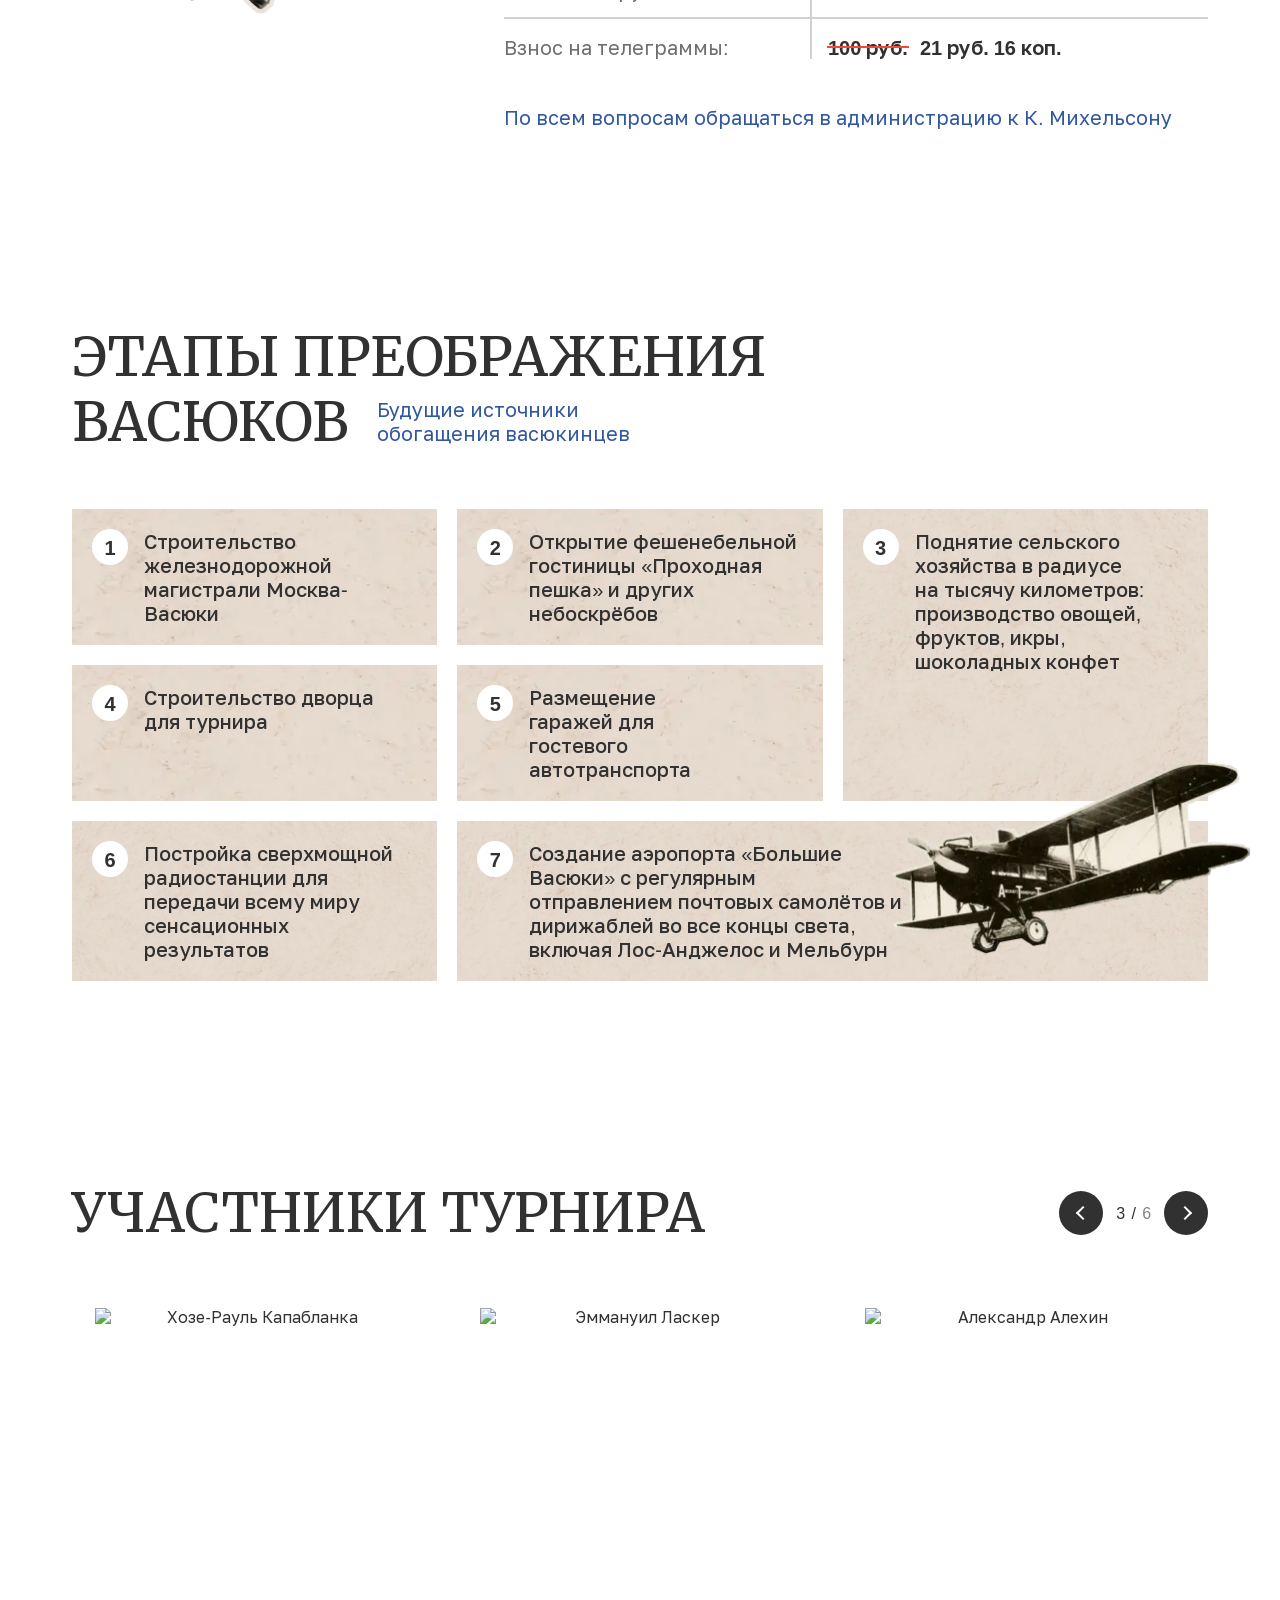
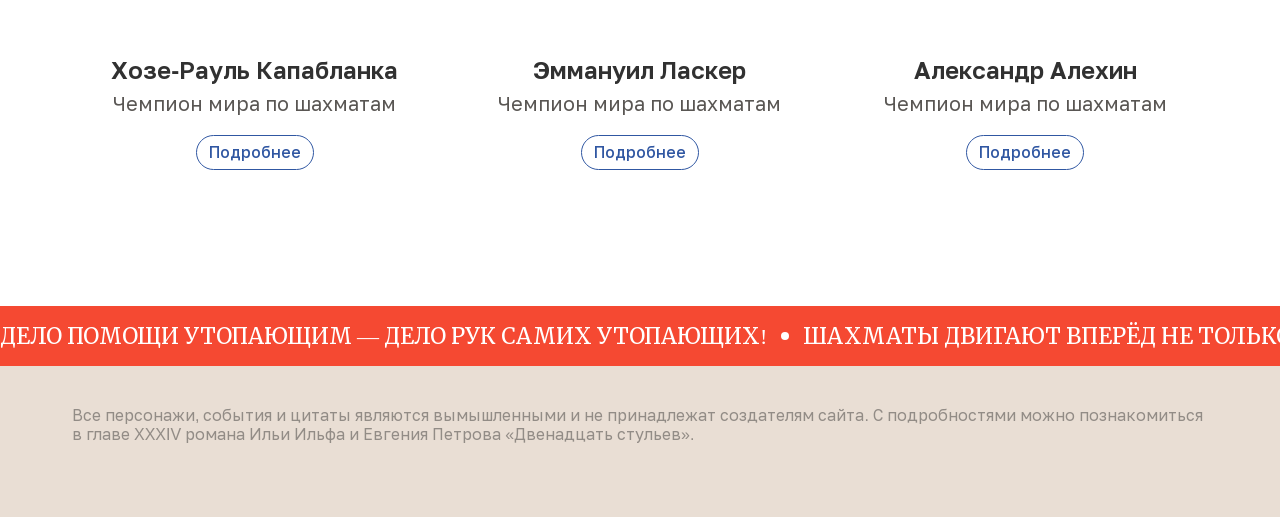
==== commit ebae2386: "Refactor running line rendering" ====
--- a/index.html
+++ b/index.html
@@ -58,6 +58,7 @@
 
           <div
             class="running-line running-line--hero"
+            data-running-line-source
             aria-label="Информационная строка"
           >
             <div class="running-line__viewport">
@@ -438,42 +439,9 @@
         <footer class="footer">
           <div
             class="running-line running-line--footer"
+            data-running-line-target
             aria-label="Информационная строка"
-          >
-            <div class="running-line__viewport">
-              <div class="running-line__track">
-                <p class="running-line__content">
-                  <span class="running-line__text">
-                    Дело помощи утопающим — дело рук самих утопающих!
-                  </span>
-                  <span class="running-line__separator" aria-hidden="true"></span>
-                  <span class="running-line__text">
-                    Шахматы двигают вперёд не только культуру, но и экономику!
-                  </span>
-                  <span class="running-line__separator" aria-hidden="true"></span>
-                  <span class="running-line__text">
-                    Лёд тронулся, господа присяжные заседатели!
-                  </span>
-                  <span class="running-line__separator" aria-hidden="true"></span>
-                </p>
-
-                <p class="running-line__content" aria-hidden="true">
-                  <span class="running-line__text">
-                    Дело помощи утопающим — дело рук самих утопающих!
-                  </span>
-                  <span class="running-line__separator" aria-hidden="true"></span>
-                  <span class="running-line__text">
-                    Шахматы двигают вперёд не только культуру, но и экономику!
-                  </span>
-                  <span class="running-line__separator" aria-hidden="true"></span>
-                  <span class="running-line__text">
-                    Лёд тронулся, господа присяжные заседатели!
-                  </span>
-                  <span class="running-line__separator" aria-hidden="true"></span>
-                </p>
-              </div>
-            </div>
-          </div>
+          ></div>
 
           <div class="footer__body">
             <div class="footer__container container">
@@ -487,6 +455,7 @@
         </footer>
       </div>
     </div>
+
     <script type="module" src="./scripts/main.js"></script>
   </body>
 </html>
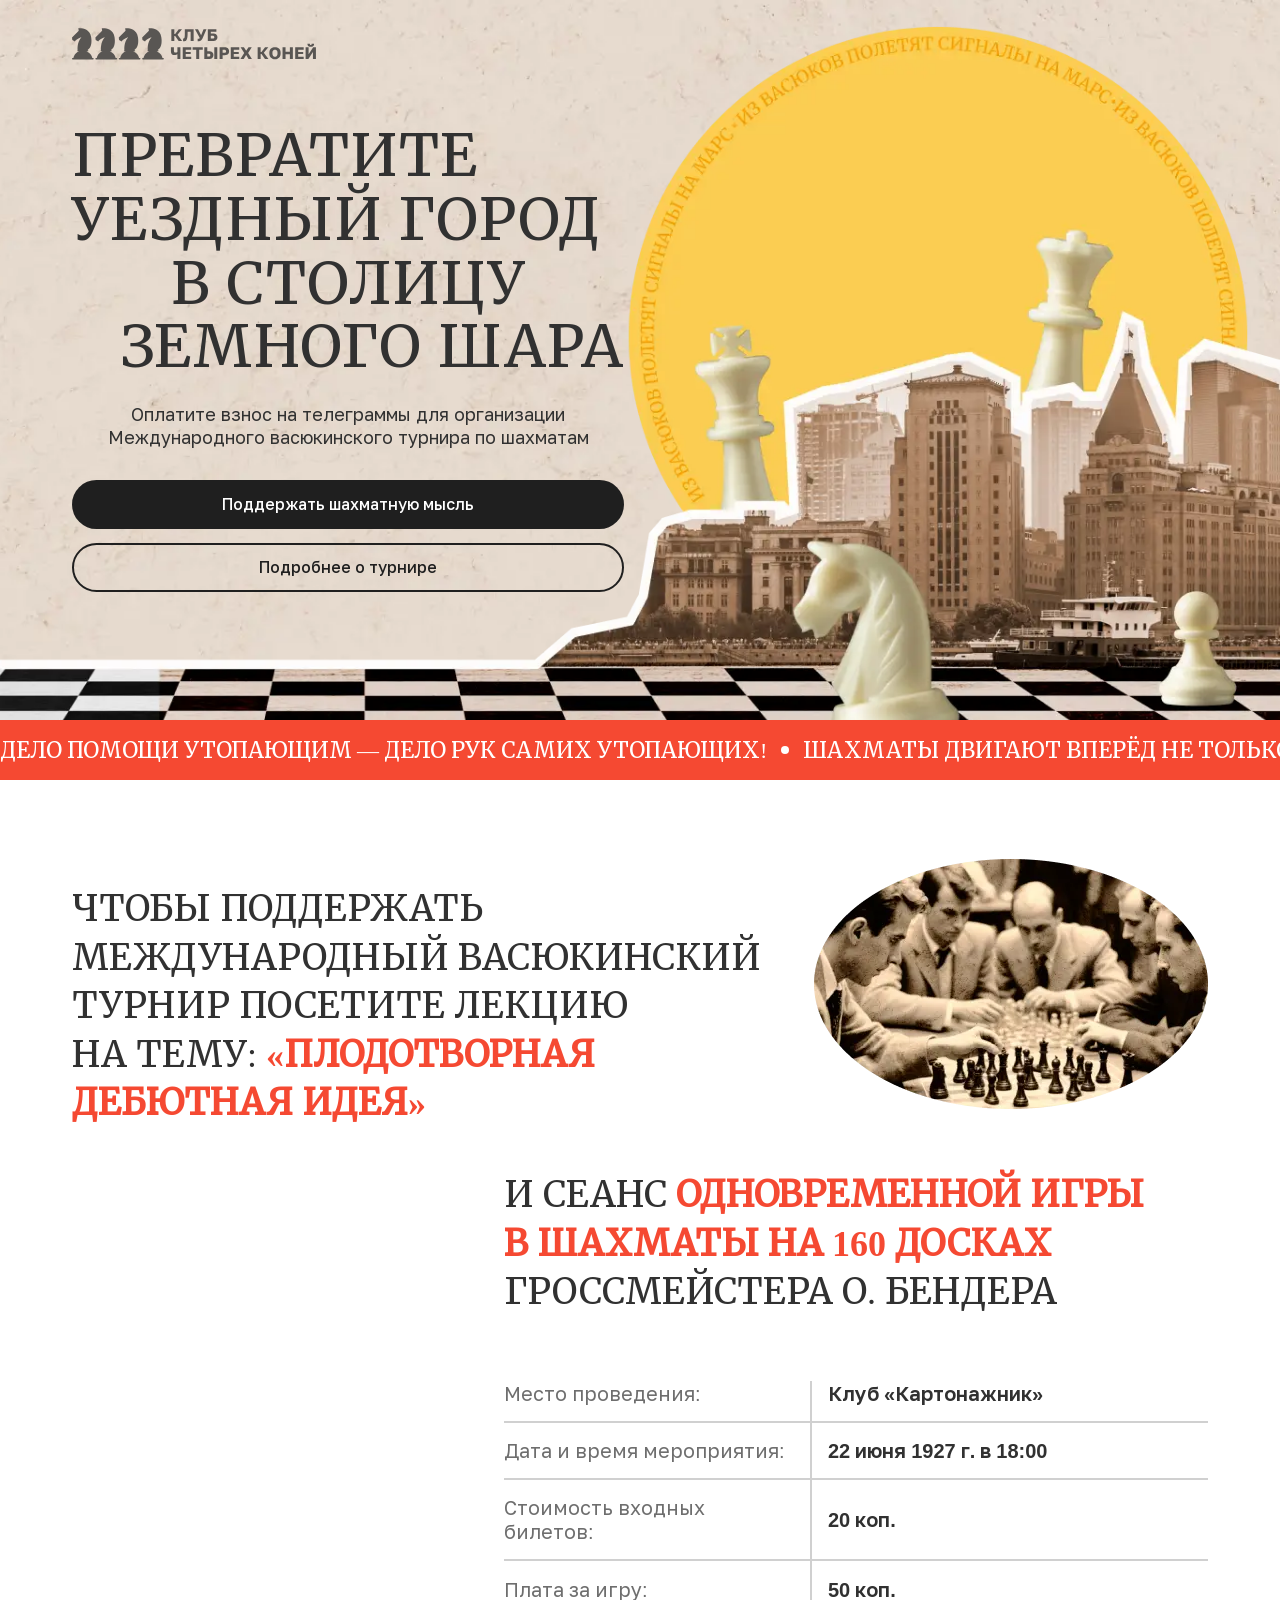
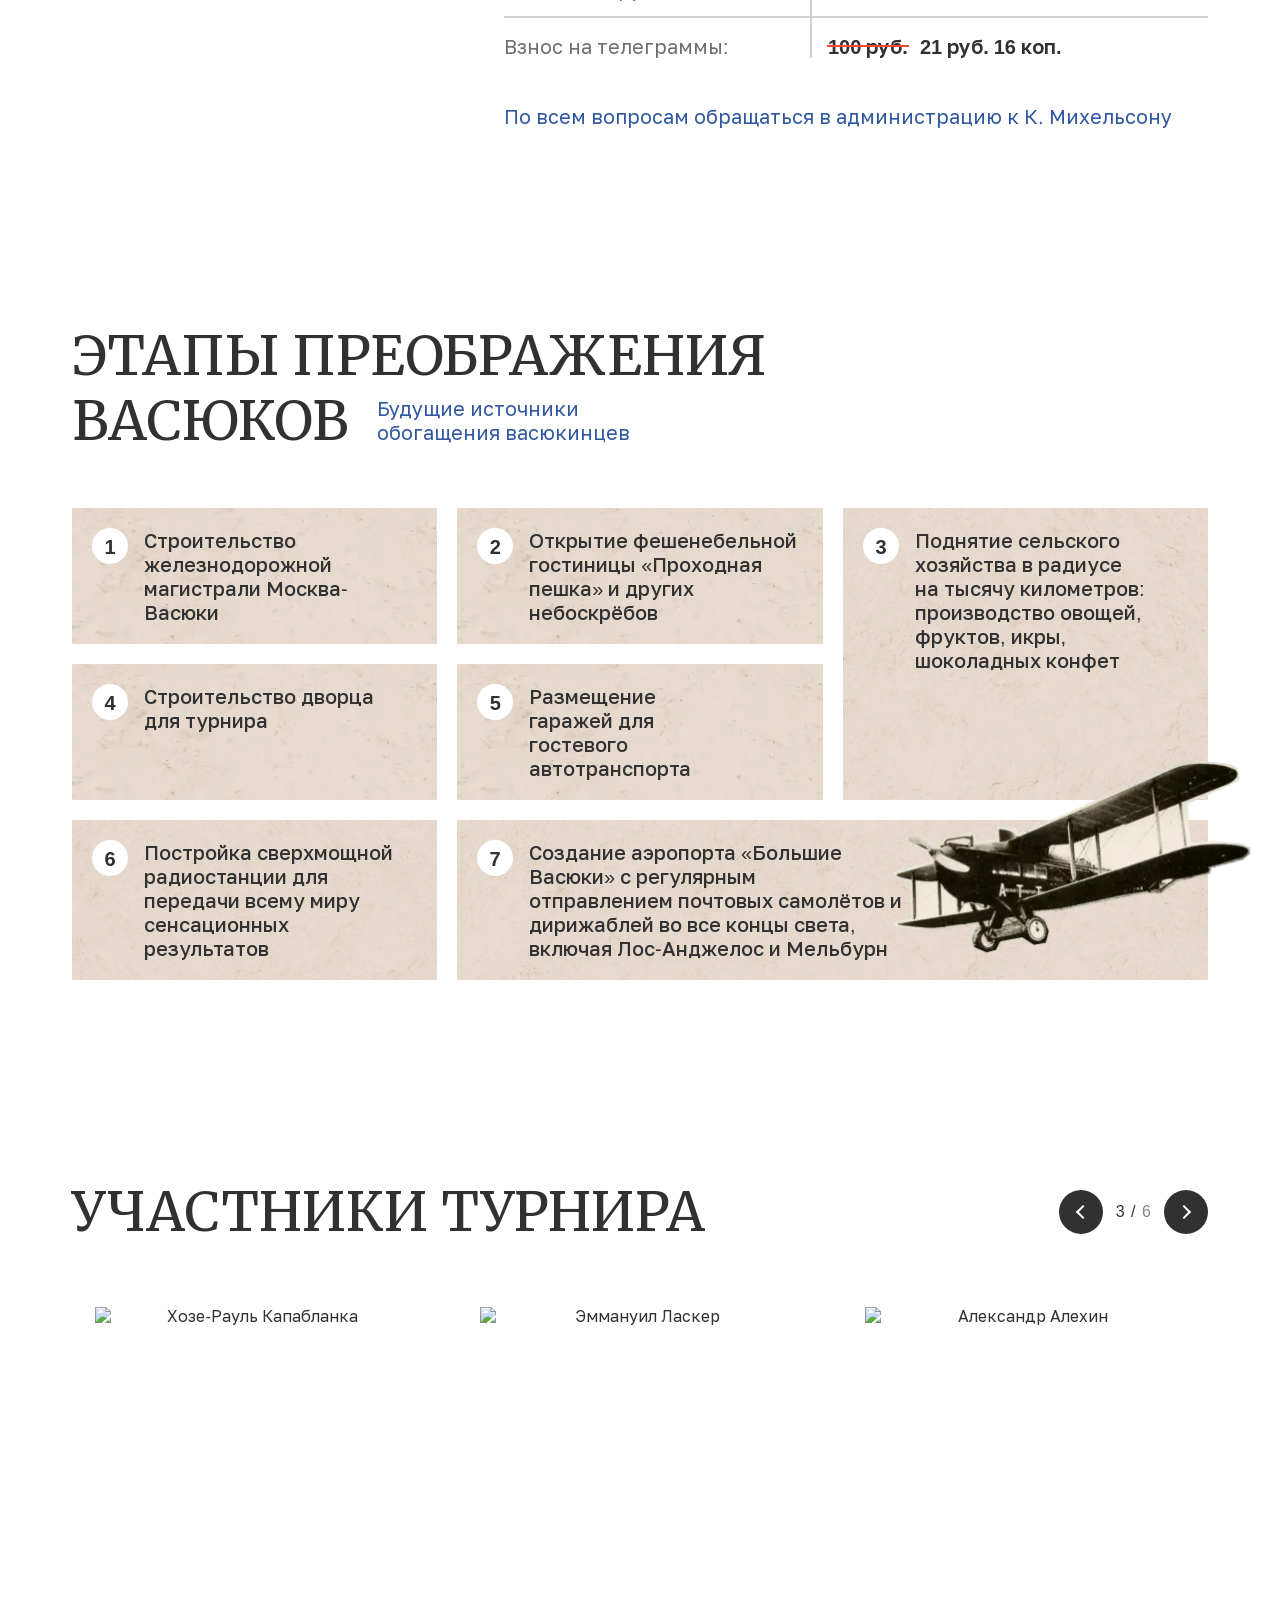
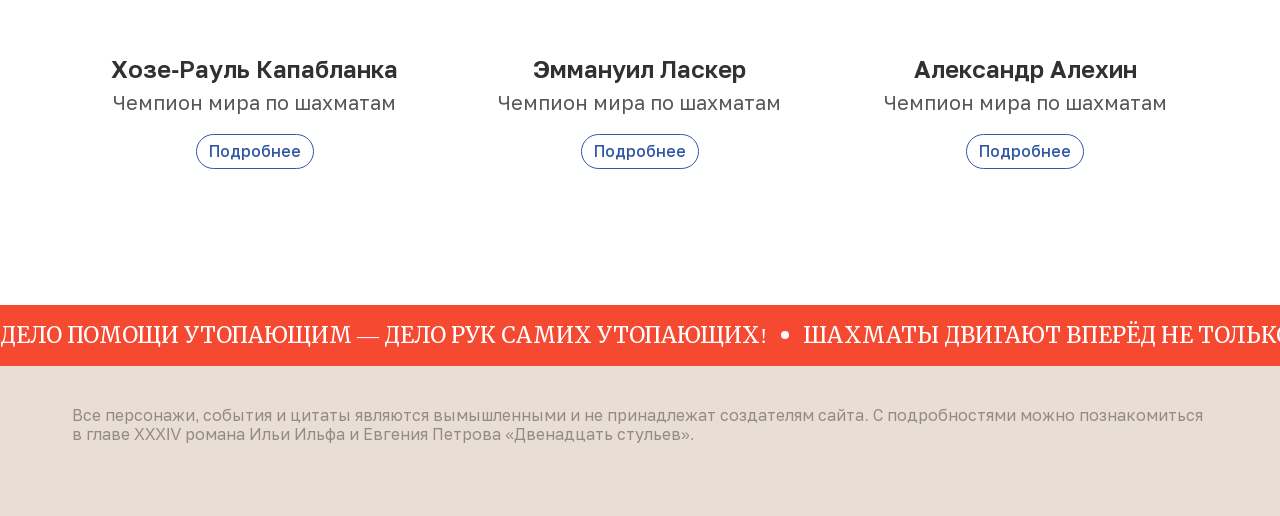
==== commit cc9fcb9f: "Refine section typography and spacing system" ====
--- a/index.html
+++ b/index.html
@@ -189,7 +189,7 @@
                     </div>
                   </dl>
 
-                  <p class="event__note">
+                  <p class="event__note section-note">
                     По всем вопросам обращаться в&nbsp;администрацию к К.&nbsp;Михельсону
                   </p>
                 </div>
@@ -200,9 +200,9 @@
           <section class="stages" aria-labelledby="stages-title">
             <div class="stages__container container">
               <div class="stages__header">
-                <h2 class="stages__title" id="stages-title">
+                <h2 class="stages__title section-title" id="stages-title">
                   Этапы преображения Васюков
-                  <span class="stages__title-note">
+                  <span class="stages__title-note section-note">
                     Будущие источники обогащения васюкинцев
                   </span>
                 </h2>
@@ -309,7 +309,7 @@
           <section class="participants" aria-labelledby="participants-title">
             <div class="participants__container container">
               <div class="participants__top">
-                <h2 class="participants__title" id="participants-title">
+                <h2 class="participants__title section-title" id="participants-title">
                   Участники турнира
                 </h2>
               </div>
--- a/styles/main.css
+++ b/styles/main.css
@@ -5,6 +5,7 @@
 @import url("./base/typography.css");
 
 @import url("./utils/container.css");
+@import url("./utils/reveal.css");
 @import url("./utils/visually-hidden.css");
 
 @import url("./blocks/page.css");
